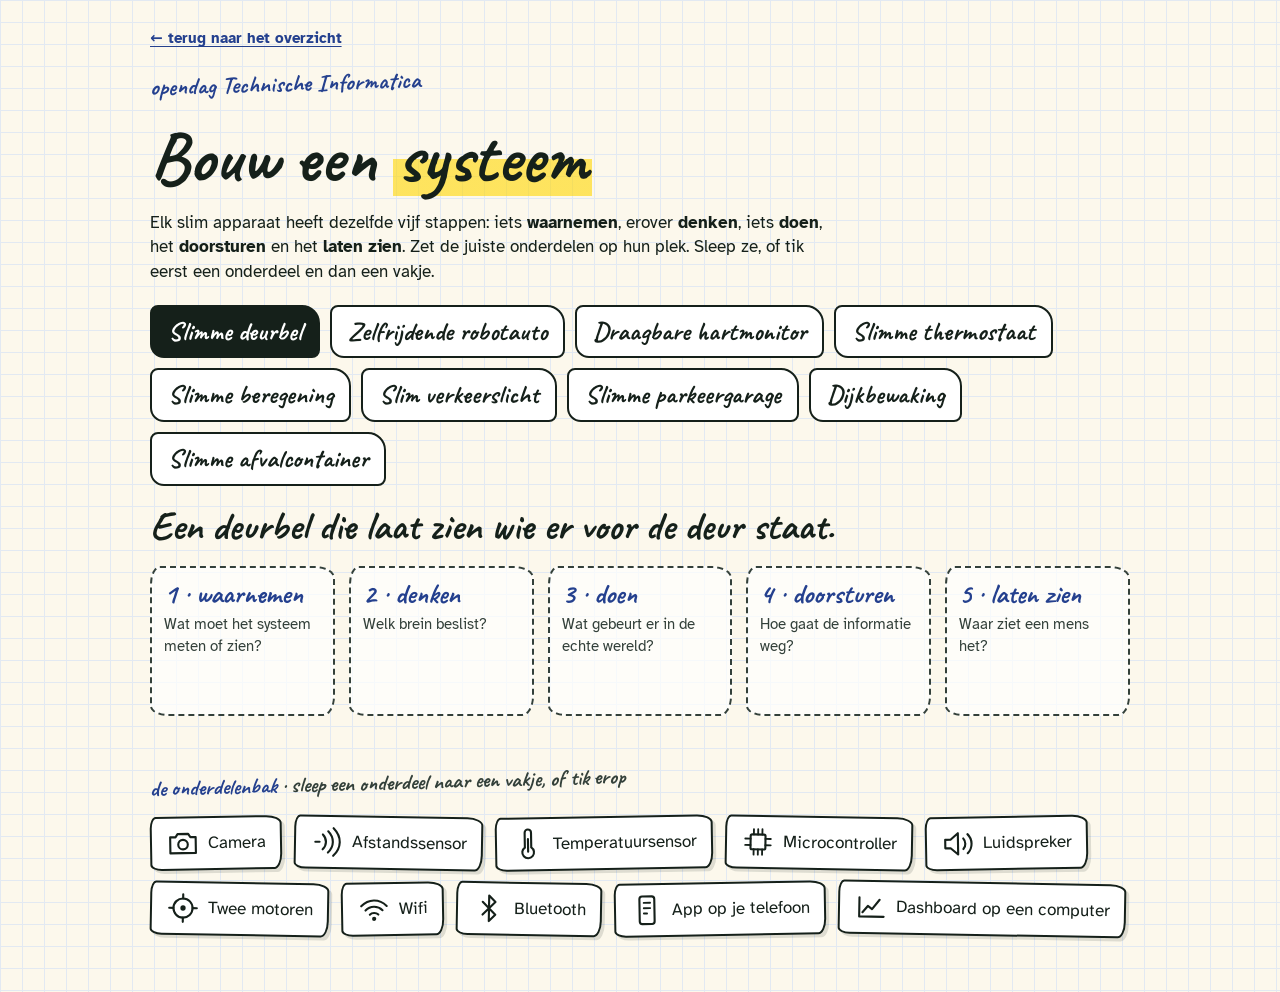
==== bouw-een-systeem.html @ f157b6bb "Commit files for openday version 1" ====
<!doctype html>
<html lang="nl">
<head>
<meta charset="utf-8">
<meta name="viewport" content="width=device-width,initial-scale=1,viewport-fit=cover">
<title>Bouw een systeem</title>
<link rel="stylesheet" href="fonts/fonts.css">
</head>
<body>
<style>
/* Layout: schriftblad. Boven een keten van 5 vakjes (waarnemen → denken → doen → verbinden → tonen), daaronder de onderdelenbak. Bewust één papieren look. */
:root{
  --paper:#FCF8EC; --grid:#E2E9F2; --ink:#15201A; --ink2:#33403A; --pen:#24408E; --red:#D23C3C;
  --ok:#12804A; --okbg:#D5F0DF; --note:#FFF6B8; --card:#FFFFFF; --mark:rgba(255,214,0,.6); --tape:rgba(233,215,150,.85);
  --hand:'Caveat','Segoe Print',cursive; --body:'Atkinson Hyperlegible','Segoe UI',system-ui,sans-serif;
  color-scheme: light;
}
body{background:var(--paper);background-image:linear-gradient(var(--grid) 1px,transparent 1px),linear-gradient(90deg,var(--grid) 1px,transparent 1px);background-size:22px 22px;color:var(--ink);font-family:var(--body);font-size:17px;line-height:1.45;padding-left:max(16px,env(safe-area-inset-left,0px));padding-right:max(16px,env(safe-area-inset-right,0px));padding-block:20px 48px}
.wrap{max-width:980px;margin:0 auto;display:flex;flex-direction:column;gap:20px}
.kick{font-family:var(--hand);font-weight:700;font-size:24px;color:var(--pen);transform:rotate(-1.5deg);transform-origin:left}
h1{margin:0;font-family:var(--hand);font-weight:700;font-size:clamp(46px,10vw,72px);line-height:.92;text-wrap:balance}
h2{margin:0;font-family:var(--hand);font-weight:700;font-size:clamp(30px,7vw,40px);line-height:1}
.hl{background:linear-gradient(transparent 52%,var(--mark) 52%,var(--mark) 92%,transparent 92%);padding:0 4px}
.tabs{display:flex;flex-wrap:wrap;gap:10px}
.tab{font:inherit;font-family:var(--hand);font-weight:700;font-size:26px;padding:6px 16px;min-height:46px;background:var(--card);color:var(--ink);border:2.5px solid var(--ink);border-radius:8px 18px 8px 14px;cursor:pointer}
.tab[aria-pressed="true"]{background:var(--ink);color:#fff}
.tab .done{color:var(--ok)}
.tab[aria-pressed="true"] .done{color:#9BE3B9}
.chain{display:grid;grid-template-columns:repeat(5,minmax(0,1fr));gap:14px;position:relative}
.slot{font:inherit;color:var(--ink);text-align:left;min-height:150px;background:rgba(255,255,255,.7);border:2.5px dashed var(--ink2);border-radius:10px 20px 12px 18px/18px 12px 20px 10px;padding:12px;display:flex;flex-direction:column;gap:6px;cursor:pointer;position:relative}
.slot.armed{border-color:var(--pen);background:#EEF3FB}
.slot.over{border-color:var(--pen);border-style:solid}
.slot.filled{border-style:solid;border-color:var(--ok);background:var(--okbg);cursor:default}
.slot.wrong{animation:shake .35s}
@keyframes shake{25%{transform:translateX(-6px)}75%{transform:translateX(6px)}}
.slot .step{font-family:var(--hand);font-weight:700;font-size:28px;line-height:1;color:var(--pen)}
.slot .ask{font-size:15px;color:var(--ink2)}
.slot .got{font-weight:700;font-size:15.5px;line-height:1.2;display:flex;gap:6px;align-items:center;min-width:0}
.slot .got span{min-width:0;overflow-wrap:anywhere;hyphens:manual}
.slot .why{font-size:14.5px;line-height:1.35}
.slot.pulse{box-shadow:0 0 0 4px var(--mark)}
.arrow{display:none}
.hint{min-height:28px;font-family:var(--hand);font-weight:700;font-size:26px;line-height:1.1;color:var(--red)}
.hint.good{color:var(--ok)}
.bin{display:flex;flex-direction:column;gap:10px}
.parts{display:flex;flex-wrap:wrap;gap:12px}
.part{font:inherit;color:var(--ink);background:var(--card);border:2.5px solid var(--ink);border-radius:6px 16px 8px 12px/12px 8px 16px 6px;padding:8px 14px;min-height:48px;display:flex;gap:8px;align-items:center;cursor:grab;box-shadow:3px 3px 0 rgba(21,32,26,.13);touch-action:manipulation}
.part:nth-child(odd){transform:rotate(-1deg)}
.part:nth-child(even){transform:rotate(1deg)}
.part[aria-pressed="true"]{background:var(--note);border-color:var(--pen);box-shadow:0 0 0 3px var(--pen)}
.part[disabled]{opacity:.35;cursor:default;box-shadow:none}
.part svg,.slot svg{flex-shrink:0}
button:focus-visible{outline:3px solid var(--pen);outline-offset:3px}
.win{position:relative;background:var(--note);padding:24px 20px 18px;transform:rotate(-.6deg);box-shadow:4px 5px 0 rgba(21,32,26,.13);display:flex;flex-direction:column;gap:10px}
.win::before{content:"";position:absolute;top:-11px;left:42%;width:80px;height:22px;background:var(--tape);transform:rotate(-3deg)}
.btn{font:inherit;font-family:var(--hand);font-weight:700;font-size:28px;color:#fff;background:var(--ink);border:none;border-radius:10px 22px 10px 18px;padding:8px 22px;min-height:48px;cursor:pointer;align-self:flex-start}
.small{font-size:14.5px;color:var(--ink2)}
.simbox{background:#FFFFFF;border:2.5px solid var(--ink);border-radius:8px 18px 10px 14px/14px 10px 18px 8px;padding:10px;display:flex;flex-direction:column;gap:6px}
.simbox canvas{display:block;max-width:100%}
.simcap{display:grid;font-family:var(--hand);font-weight:700;font-size:26px;line-height:1.1;color:var(--pen)}
.simcap span{grid-area:1/1;visibility:hidden}
.simcap span.on{visibility:visible}
.tirol{background:#FFFFFF;border:2.5px solid var(--ink);border-radius:10px 20px 8px 16px/16px 8px 20px 10px;padding:14px 16px;display:flex;flex-direction:column;gap:8px}
.tirol h3{margin:0;font-family:var(--hand);font-weight:700;font-size:30px;line-height:1}
.tirol ul{margin:0;padding-left:20px;display:flex;flex-direction:column;gap:4px}
.tirol .punch{font-family:var(--hand);font-weight:700;font-size:28px;line-height:1.1;color:var(--red)}
@media (max-width:720px){.niet{font-size:14px;padding:6px 10px}.nietbtn{font-size:14px}.puzzels summary{font-size:24px}.puzzels .leuk{font-size:21px}.simcap{font-size:20px}.tirol h3{font-size:26px}.tirol .punch{font-size:24px}}
.whybox{display:none}
.nietbtn{font-family:var(--body);font-size:15px;font-weight:700;color:var(--pen);background:none;border:none;text-decoration:underline;text-underline-offset:3px;padding:4px 4px;min-height:32px;cursor:pointer;vertical-align:middle}
.niet{font-size:15.5px;line-height:1.4;background:var(--card);border-left:4px solid var(--red);padding:8px 12px;max-width:70ch}
.puzzels{background:#FFFFFF;border:2.5px dashed var(--pen);border-radius:16px 8px 20px 10px/10px 20px 8px 16px;padding:10px 16px}
.puzzels summary{font-family:var(--hand);font-weight:700;font-size:28px;line-height:1.1;color:var(--pen);cursor:pointer;min-height:40px;display:flex;align-items:center;gap:8px;list-style:none}
.puzzels summary::-webkit-details-marker{display:none}
.puzzels summary::before{content:"+";display:inline-flex;align-items:center;justify-content:center;width:28px;height:28px;border:2.5px solid var(--pen);border-radius:50%;font-family:var(--body);font-size:18px;flex-shrink:0}
.puzzels[open] summary::before{content:"−"}
.puzzels ol{margin:8px 0 6px;padding-left:22px;display:flex;flex-direction:column;gap:8px}
.puzzels .leuk{font-family:var(--hand);font-weight:700;font-size:24px;line-height:1.1;color:var(--ok)}
[hidden]{display:none !important}
.finale{position:relative;background:var(--card);border:3.5px solid var(--ink);border-radius:12px 26px 10px 22px/22px 10px 26px 12px;padding:22px 20px 20px;box-shadow:5px 6px 0 rgba(21,32,26,.15);display:flex;flex-direction:column;gap:12px;transform:rotate(.4deg)}
.finale h2{font-size:clamp(36px,8vw,52px)}
.finale p{margin:0;max-width:62ch}
.stats{display:flex;flex-wrap:wrap;gap:12px}
.stats div{background:var(--note);padding:8px 14px 6px;display:flex;flex-direction:column;min-width:96px;transform:rotate(-1deg);box-shadow:2px 3px 0 rgba(21,32,26,.12)}
.stats div:nth-child(2){transform:rotate(1deg)}
.stats b{font-family:var(--hand);font-size:40px;line-height:1}
@media (max-width:720px){.stats{flex-wrap:nowrap;gap:8px}.stats div{min-width:0;flex:1;padding:6px 8px 4px}.stats b{font-size:32px}.stats span{font-size:12.5px}}
.stats span{font-size:14px;color:var(--ink2)}
.badgebox{display:flex;flex-wrap:wrap;gap:16px;align-items:flex-end}
.badgebox canvas{width:min(100%,360px);height:auto;border:2.5px solid var(--ink);border-radius:8px;box-shadow:4px 5px 0 rgba(21,32,26,.13);background:#FCF8EC}
.badgeform{display:flex;flex-direction:column;gap:10px;min-width:220px;flex:1}
.badgeform label{display:flex;flex-direction:column;gap:4px;font-weight:700;font-size:15px}
.badgeform input{font:inherit;font-size:18px;padding:8px 10px;min-height:44px;border:2.5px solid var(--ink);border-radius:6px 12px 8px 10px;background:#fff;color:var(--ink)}
.qrrow{display:flex;flex-wrap:wrap;gap:20px;align-items:center}
.qr{background:#fff;padding:10px;border:2.5px solid var(--ink);border-radius:8px;width:230px;flex-shrink:0;transform:rotate(-1.5deg)}
.qr svg{display:block;width:100%;height:auto}
.qrrow h3{margin:0 0 4px;font-family:var(--hand);font-weight:700;font-size:38px;line-height:1}
#badgeview{max-width:620px}
.tip-phone{display:none}
.tip-desk,.tip-phone{color:var(--ink2)}
.intro-short{display:none}
/* telefoon: compacte keten bovenaan, onderdelenbak vast onderin beeld */
@media (max-width:720px){
  body{padding-block:12px 0}
  .wrap{gap:12px}
  .kick{font-size:20px}
  h1{font-size:44px}
  h2{font-size:26px;line-height:1.05}
  .intro-long{display:none}
  .tip-desk{display:none}
  .tip-phone{display:inline}
  .intro-short{display:block;margin:0;font-size:15.5px}
  .tabs{flex-wrap:nowrap;overflow-x:auto;padding-bottom:6px;margin-inline:-4px;padding-inline:4px;scrollbar-width:thin}
  .tab{font-size:22px;white-space:nowrap;flex-shrink:0;min-height:44px;padding:4px 12px}
  .chain{grid-template-columns:repeat(5,minmax(0,1fr));gap:6px}
  .slot{min-height:104px;padding:6px 4px;align-items:center;text-align:center;gap:4px;border-width:2px}
  .slot .step{display:flex;flex-direction:column;align-items:center;font-size:15px;line-height:1;max-width:100%}
  .slot .step .sn{overflow-wrap:anywhere;hyphens:manual;max-width:100%}
  .slot .step .n{font-size:24px}
  .slot .step .sep{display:none}
  .slot .ask,.slot .why{display:none}
  .slot .got{flex-direction:column;gap:2px;font-size:11.5px;line-height:1.1}
  .slot .got svg{width:30px;height:30px}
  .whybox{display:block;background:var(--card);border:2px solid var(--ok);border-radius:8px 16px 10px 14px/14px 10px 16px 8px;padding:10px 12px;font-size:15px;line-height:1.35;min-height:44px}
  .whybox.ask{border-color:var(--pen);border-style:dashed}
  .bin{position:sticky;bottom:0;z-index:5;background:var(--paper);border-top:2.5px solid var(--ink);margin-inline:calc(-1 * max(16px,env(safe-area-inset-left,0px)));padding:8px max(16px,env(safe-area-inset-left,0px)) calc(10px + env(safe-area-inset-bottom,0px));gap:6px;box-shadow:0 -6px 14px rgba(21,32,26,.08)}
  .bin .kick{font-size:18px !important}
  .hint{font-size:21px;min-height:24px}
  .parts{flex-wrap:nowrap;overflow-x:auto;gap:8px;padding:4px 2px 6px;scroll-snap-type:x proximity}
  .part{flex-shrink:0;padding:6px 10px;font-size:15px;scroll-snap-align:start}
  .part svg{width:26px;height:26px}
  #win{padding-bottom:24px}
}
@media (prefers-reduced-motion:reduce){.slot.wrong{animation:none}}
</style>

<main class="wrap" lang="nl">
  <a href="./" style="font-family:var(--body);font-size:15px;font-weight:700;color:var(--pen);text-underline-offset:3px;align-self:flex-start">← terug naar het overzicht</a>
  <div class="kick">opendag Technische Informatica</div>
  <h1>Bouw een <span class="hl">systeem</span></h1>
  <p class="intro-short">Elk slim apparaat <b>neemt waar</b>, <b>denkt</b>, <b>doet</b> iets, <b>stuurt</b> het door en <b>laat het zien</b>. Tik een onderdeel onderin en dan het vakje waar het hoort.</p>
  <p class="intro-long" style="margin:0;max-width:62ch">Elk slim apparaat heeft dezelfde vijf stappen: iets <b>waarnemen</b>, erover <b>denken</b>, iets <b>doen</b>, het <b>doorsturen</b> en het <b>laten zien</b>. Zet de juiste onderdelen op hun plek. Sleep ze, of tik eerst een onderdeel en dan een vakje.</p>
  <div class="tabs" id="tabs" role="group" aria-label="kies een systeem"></div>
  <h2 id="goal"></h2>
  <div class="chain" id="chain"></div>
  <div class="whybox" id="whybox" aria-live="polite"></div>
  <div class="bin" id="bin">
    <div class="hint" id="hint" aria-live="polite"></div>
    <div class="niet" id="niet" hidden></div>
    <div class="kick" style="font-size:22px">de onderdelenbak <span class="tip-desk">· sleep een onderdeel naar een vakje, of tik erop</span><span class="tip-phone">· tik op een onderdeel en daarna op een vakje</span></div>
    <div class="parts" id="parts"></div>
  </div>
  <div id="win" hidden></div>
</main>
<main class="wrap" id="badgeview" lang="nl" hidden>
  <div class="kick">opendag Technische Informatica</div>
  <h1>Jouw <span class="hl">badge</span></h1>
  <p style="margin:0">Je bouwde alle negen slimme systemen in het spel <b>Bouw een systeem</b>. Zet je naam erop en bewaar hem.</p>
  <div id="badgeslot"></div>
  <p class="small" style="margin:0">Je naam wordt nergens opgeslagen of verstuurd. Hij staat alleen op de afbeelding die je zelf bewaart.</p>
</main>

<script>
/* qrcode-generator 1.4.4, MIT-licentie, Kazuhiko Arase */
var qrcode=function(){var t=function(t,r){var e=t,n=g[r],o=null,i=0,a=null,u=[],f={},c=function(t,r){o=function(t){for(var r=new Array(t),e=0;e<t;e+=1){r[e]=new Array(t);for(var n=0;n<t;n+=1)r[e][n]=null}return r}(i=4*e+17),l(0,0),l(i-7,0),l(0,i-7),s(),h(),d(t,r),e>=7&&v(t),null==a&&(a=p(e,n,u)),w(a,r)},l=function(t,r){for(var e=-1;e<=7;e+=1)if(!(t+e<=-1||i<=t+e))for(var n=-1;n<=7;n+=1)r+n<=-1||i<=r+n||(o[t+e][r+n]=0<=e&&e<=6&&(0==n||6==n)||0<=n&&n<=6&&(0==e||6==e)||2<=e&&e<=4&&2<=n&&n<=4)},h=function(){for(var t=8;t<i-8;t+=1)null==o[t][6]&&(o[t][6]=t%2==0);for(var r=8;r<i-8;r+=1)null==o[6][r]&&(o[6][r]=r%2==0)},s=function(){for(var t=B.getPatternPosition(e),r=0;r<t.length;r+=1)for(var n=0;n<t.length;n+=1){var i=t[r],a=t[n];if(null==o[i][a])for(var u=-2;u<=2;u+=1)for(var f=-2;f<=2;f+=1)o[i+u][a+f]=-2==u||2==u||-2==f||2==f||0==u&&0==f}},v=function(t){for(var r=B.getBCHTypeNumber(e),n=0;n<18;n+=1){var a=!t&&1==(r>>n&1);o[Math.floor(n/3)][n%3+i-8-3]=a}for(n=0;n<18;n+=1){a=!t&&1==(r>>n&1);o[n%3+i-8-3][Math.floor(n/3)]=a}},d=function(t,r){for(var e=n<<3|r,a=B.getBCHTypeInfo(e),u=0;u<15;u+=1){var f=!t&&1==(a>>u&1);u<6?o[u][8]=f:u<8?o[u+1][8]=f:o[i-15+u][8]=f}for(u=0;u<15;u+=1){f=!t&&1==(a>>u&1);u<8?o[8][i-u-1]=f:u<9?o[8][15-u-1+1]=f:o[8][15-u-1]=f}o[i-8][8]=!t},w=function(t,r){for(var e=-1,n=i-1,a=7,u=0,f=B.getMaskFunction(r),c=i-1;c>0;c-=2)for(6==c&&(c-=1);;){for(var g=0;g<2;g+=1)if(null==o[n][c-g]){var l=!1;u<t.length&&(l=1==(t[u]>>>a&1)),f(n,c-g)&&(l=!l),o[n][c-g]=l,-1==(a-=1)&&(u+=1,a=7)}if((n+=e)<0||i<=n){n-=e,e=-e;break}}},p=function(t,r,e){for(var n=A.getRSBlocks(t,r),o=b(),i=0;i<e.length;i+=1){var a=e[i];o.put(a.getMode(),4),o.put(a.getLength(),B.getLengthInBits(a.getMode(),t)),a.write(o)}var u=0;for(i=0;i<n.length;i+=1)u+=n[i].dataCount;if(o.getLengthInBits()>8*u)throw"code length overflow. ("+o.getLengthInBits()+">"+8*u+")";for(o.getLengthInBits()+4<=8*u&&o.put(0,4);o.getLengthInBits()%8!=0;)o.putBit(!1);for(;!(o.getLengthInBits()>=8*u||(o.put(236,8),o.getLengthInBits()>=8*u));)o.put(17,8);return function(t,r){for(var e=0,n=0,o=0,i=new Array(r.length),a=new Array(r.length),u=0;u<r.length;u+=1){var f=r[u].dataCount,c=r[u].totalCount-f;n=Math.max(n,f),o=Math.max(o,c),i[u]=new Array(f);for(var g=0;g<i[u].length;g+=1)i[u][g]=255&t.getBuffer()[g+e];e+=f;var l=B.getErrorCorrectPolynomial(c),h=k(i[u],l.getLength()-1).mod(l);for(a[u]=new Array(l.getLength()-1),g=0;g<a[u].length;g+=1){var s=g+h.getLength()-a[u].length;a[u][g]=s>=0?h.getAt(s):0}}var v=0;for(g=0;g<r.length;g+=1)v+=r[g].totalCount;var d=new Array(v),w=0;for(g=0;g<n;g+=1)for(u=0;u<r.length;u+=1)g<i[u].length&&(d[w]=i[u][g],w+=1);for(g=0;g<o;g+=1)for(u=0;u<r.length;u+=1)g<a[u].length&&(d[w]=a[u][g],w+=1);return d}(o,n)};f.addData=function(t,r){var e=null;switch(r=r||"Byte"){case"Numeric":e=M(t);break;case"Alphanumeric":e=x(t);break;case"Byte":e=m(t);break;case"Kanji":e=L(t);break;default:throw"mode:"+r}u.push(e),a=null},f.isDark=function(t,r){if(t<0||i<=t||r<0||i<=r)throw t+","+r;return o[t][r]},f.getModuleCount=function(){return i},f.make=function(){if(e<1){for(var t=1;t<40;t++){for(var r=A.getRSBlocks(t,n),o=b(),i=0;i<u.length;i++){var a=u[i];o.put(a.getMode(),4),o.put(a.getLength(),B.getLengthInBits(a.getMode(),t)),a.write(o)}var g=0;for(i=0;i<r.length;i++)g+=r[i].dataCount;if(o.getLengthInBits()<=8*g)break}e=t}c(!1,function(){for(var t=0,r=0,e=0;e<8;e+=1){c(!0,e);var n=B.getLostPoint(f);(0==e||t>n)&&(t=n,r=e)}return r}())},f.createTableTag=function(t,r){t=t||2;var e="";e+='<table style="',e+=" border-width: 0px; border-style: none;",e+=" border-collapse: collapse;",e+=" padding: 0px; margin: "+(r=void 0===r?4*t:r)+"px;",e+='">',e+="<tbody>";for(var n=0;n<f.getModuleCount();n+=1){e+="<tr>";for(var o=0;o<f.getModuleCount();o+=1)e+='<td style="',e+=" border-width: 0px; border-style: none;",e+=" border-collapse: collapse;",e+=" padding: 0px; margin: 0px;",e+=" width: "+t+"px;",e+=" height: "+t+"px;",e+=" background-color: ",e+=f.isDark(n,o)?"#000000":"#ffffff",e+=";",e+='"/>';e+="</tr>"}return e+="</tbody>",e+="</table>"},f.createSvgTag=function(t,r,e,n){var o={};"object"==typeof arguments[0]&&(t=(o=arguments[0]).cellSize,r=o.margin,e=o.alt,n=o.title),t=t||2,r=void 0===r?4*t:r,(e="string"==typeof e?{text:e}:e||{}).text=e.text||null,e.id=e.text?e.id||"qrcode-description":null,(n="string"==typeof n?{text:n}:n||{}).text=n.text||null,n.id=n.text?n.id||"qrcode-title":null;var i,a,u,c,g=f.getModuleCount()*t+2*r,l="";for(c="l"+t+",0 0,"+t+" -"+t+",0 0,-"+t+"z ",l+='<svg version="1.1" xmlns="http://www.w3.org/2000/svg"',l+=o.scalable?"":' width="'+g+'px" height="'+g+'px"',l+=' viewBox="0 0 '+g+" "+g+'" ',l+=' preserveAspectRatio="xMinYMin meet"',l+=n.text||e.text?' role="img" aria-labelledby="'+y([n.id,e.id].join(" ").trim())+'"':"",l+=">",l+=n.text?'<title id="'+y(n.id)+'">'+y(n.text)+"</title>":"",l+=e.text?'<description id="'+y(e.id)+'">'+y(e.text)+"</description>":"",l+='<rect width="100%" height="100%" fill="white" cx="0" cy="0"/>',l+='<path d="',a=0;a<f.getModuleCount();a+=1)for(u=a*t+r,i=0;i<f.getModuleCount();i+=1)f.isDark(a,i)&&(l+="M"+(i*t+r)+","+u+c);return l+='" stroke="transparent" fill="black"/>',l+="</svg>"},f.createDataURL=function(t,r){t=t||2,r=void 0===r?4*t:r;var e=f.getModuleCount()*t+2*r,n=r,o=e-r;return I(e,e,(function(r,e){if(n<=r&&r<o&&n<=e&&e<o){var i=Math.floor((r-n)/t),a=Math.floor((e-n)/t);return f.isDark(a,i)?0:1}return 1}))},f.createImgTag=function(t,r,e){t=t||2,r=void 0===r?4*t:r;var n=f.getModuleCount()*t+2*r,o="";return o+="<img",o+=' src="',o+=f.createDataURL(t,r),o+='"',o+=' width="',o+=n,o+='"',o+=' height="',o+=n,o+='"',e&&(o+=' alt="',o+=y(e),o+='"'),o+="/>"};var y=function(t){for(var r="",e=0;e<t.length;e+=1){var n=t.charAt(e);switch(n){case"<":r+="&lt;";break;case">":r+="&gt;";break;case"&":r+="&amp;";break;case'"':r+="&quot;";break;default:r+=n}}return r};return f.createASCII=function(t,r){if((t=t||1)<2)return function(t){t=void 0===t?2:t;var r,e,n,o,i,a=1*f.getModuleCount()+2*t,u=t,c=a-t,g={"██":"█","█ ":"▀"," █":"▄","  ":" "},l={"██":"▀","█ ":"▀"," █":" ","  ":" "},h="";for(r=0;r<a;r+=2){for(n=Math.floor((r-u)/1),o=Math.floor((r+1-u)/1),e=0;e<a;e+=1)i="█",u<=e&&e<c&&u<=r&&r<c&&f.isDark(n,Math.floor((e-u)/1))&&(i=" "),u<=e&&e<c&&u<=r+1&&r+1<c&&f.isDark(o,Math.floor((e-u)/1))?i+=" ":i+="█",h+=t<1&&r+1>=c?l[i]:g[i];h+="\n"}return a%2&&t>0?h.substring(0,h.length-a-1)+Array(a+1).join("▀"):h.substring(0,h.length-1)}(r);t-=1,r=void 0===r?2*t:r;var e,n,o,i,a=f.getModuleCount()*t+2*r,u=r,c=a-r,g=Array(t+1).join("██"),l=Array(t+1).join("  "),h="",s="";for(e=0;e<a;e+=1){for(o=Math.floor((e-u)/t),s="",n=0;n<a;n+=1)i=1,u<=n&&n<c&&u<=e&&e<c&&f.isDark(o,Math.floor((n-u)/t))&&(i=0),s+=i?g:l;for(o=0;o<t;o+=1)h+=s+"\n"}return h.substring(0,h.length-1)},f.renderTo2dContext=function(t,r){r=r||2;for(var e=f.getModuleCount(),n=0;n<e;n++)for(var o=0;o<e;o++)t.fillStyle=f.isDark(n,o)?"black":"white",t.fillRect(n*r,o*r,r,r)},f};t.stringToBytes=(t.stringToBytesFuncs={default:function(t){for(var r=[],e=0;e<t.length;e+=1){var n=t.charCodeAt(e);r.push(255&n)}return r}}).default,t.createStringToBytes=function(t,r){var e=function(){for(var e=S(t),n=function(){var t=e.read();if(-1==t)throw"eof";return t},o=0,i={};;){var a=e.read();if(-1==a)break;var u=n(),f=n()<<8|n();i[String.fromCharCode(a<<8|u)]=f,o+=1}if(o!=r)throw o+" != "+r;return i}(),n="?".charCodeAt(0);return function(t){for(var r=[],o=0;o<t.length;o+=1){var i=t.charCodeAt(o);if(i<128)r.push(i);else{var a=e[t.charAt(o)];"number"==typeof a?(255&a)==a?r.push(a):(r.push(a>>>8),r.push(255&a)):r.push(n)}}return r}};var r,e,n,o,i,a=1,u=2,f=4,c=8,g={L:1,M:0,Q:3,H:2},l=0,h=1,s=2,v=3,d=4,w=5,p=6,y=7,B=(r=[[],[6,18],[6,22],[6,26],[6,30],[6,34],[6,22,38],[6,24,42],[6,26,46],[6,28,50],[6,30,54],[6,32,58],[6,34,62],[6,26,46,66],[6,26,48,70],[6,26,50,74],[6,30,54,78],[6,30,56,82],[6,30,58,86],[6,34,62,90],[6,28,50,72,94],[6,26,50,74,98],[6,30,54,78,102],[6,28,54,80,106],[6,32,58,84,110],[6,30,58,86,114],[6,34,62,90,118],[6,26,50,74,98,122],[6,30,54,78,102,126],[6,26,52,78,104,130],[6,30,56,82,108,134],[6,34,60,86,112,138],[6,30,58,86,114,142],[6,34,62,90,118,146],[6,30,54,78,102,126,150],[6,24,50,76,102,128,154],[6,28,54,80,106,132,158],[6,32,58,84,110,136,162],[6,26,54,82,110,138,166],[6,30,58,86,114,142,170]],e=1335,n=7973,i=function(t){for(var r=0;0!=t;)r+=1,t>>>=1;return r},(o={}).getBCHTypeInfo=function(t){for(var r=t<<10;i(r)-i(e)>=0;)r^=e<<i(r)-i(e);return 21522^(t<<10|r)},o.getBCHTypeNumber=function(t){for(var r=t<<12;i(r)-i(n)>=0;)r^=n<<i(r)-i(n);return t<<12|r},o.getPatternPosition=function(t){return r[t-1]},o.getMaskFunction=function(t){switch(t){case l:return function(t,r){return(t+r)%2==0};case h:return function(t,r){return t%2==0};case s:return function(t,r){return r%3==0};case v:return function(t,r){return(t+r)%3==0};case d:return function(t,r){return(Math.floor(t/2)+Math.floor(r/3))%2==0};case w:return function(t,r){return t*r%2+t*r%3==0};case p:return function(t,r){return(t*r%2+t*r%3)%2==0};case y:return function(t,r){return(t*r%3+(t+r)%2)%2==0};default:throw"bad maskPattern:"+t}},o.getErrorCorrectPolynomial=function(t){for(var r=k([1],0),e=0;e<t;e+=1)r=r.multiply(k([1,C.gexp(e)],0));return r},o.getLengthInBits=function(t,r){if(1<=r&&r<10)switch(t){case a:return 10;case u:return 9;case f:case c:return 8;default:throw"mode:"+t}else if(r<27)switch(t){case a:return 12;case u:return 11;case f:return 16;case c:return 10;default:throw"mode:"+t}else{if(!(r<41))throw"type:"+r;switch(t){case a:return 14;case u:return 13;case f:return 16;case c:return 12;default:throw"mode:"+t}}},o.getLostPoint=function(t){for(var r=t.getModuleCount(),e=0,n=0;n<r;n+=1)for(var o=0;o<r;o+=1){for(var i=0,a=t.isDark(n,o),u=-1;u<=1;u+=1)if(!(n+u<0||r<=n+u))for(var f=-1;f<=1;f+=1)o+f<0||r<=o+f||0==u&&0==f||a==t.isDark(n+u,o+f)&&(i+=1);i>5&&(e+=3+i-5)}for(n=0;n<r-1;n+=1)for(o=0;o<r-1;o+=1){var c=0;t.isDark(n,o)&&(c+=1),t.isDark(n+1,o)&&(c+=1),t.isDark(n,o+1)&&(c+=1),t.isDark(n+1,o+1)&&(c+=1),0!=c&&4!=c||(e+=3)}for(n=0;n<r;n+=1)for(o=0;o<r-6;o+=1)t.isDark(n,o)&&!t.isDark(n,o+1)&&t.isDark(n,o+2)&&t.isDark(n,o+3)&&t.isDark(n,o+4)&&!t.isDark(n,o+5)&&t.isDark(n,o+6)&&(e+=40);for(o=0;o<r;o+=1)for(n=0;n<r-6;n+=1)t.isDark(n,o)&&!t.isDark(n+1,o)&&t.isDark(n+2,o)&&t.isDark(n+3,o)&&t.isDark(n+4,o)&&!t.isDark(n+5,o)&&t.isDark(n+6,o)&&(e+=40);var g=0;for(o=0;o<r;o+=1)for(n=0;n<r;n+=1)t.isDark(n,o)&&(g+=1);return e+=Math.abs(100*g/r/r-50)/5*10},o),C=function(){for(var t=new Array(256),r=new Array(256),e=0;e<8;e+=1)t[e]=1<<e;for(e=8;e<256;e+=1)t[e]=t[e-4]^t[e-5]^t[e-6]^t[e-8];for(e=0;e<255;e+=1)r[t[e]]=e;var n={glog:function(t){if(t<1)throw"glog("+t+")";return r[t]},gexp:function(r){for(;r<0;)r+=255;for(;r>=256;)r-=255;return t[r]}};return n}();function k(t,r){if(void 0===t.length)throw t.length+"/"+r;var e=function(){for(var e=0;e<t.length&&0==t[e];)e+=1;for(var n=new Array(t.length-e+r),o=0;o<t.length-e;o+=1)n[o]=t[o+e];return n}(),n={getAt:function(t){return e[t]},getLength:function(){return e.length},multiply:function(t){for(var r=new Array(n.getLength()+t.getLength()-1),e=0;e<n.getLength();e+=1)for(var o=0;o<t.getLength();o+=1)r[e+o]^=C.gexp(C.glog(n.getAt(e))+C.glog(t.getAt(o)));return k(r,0)},mod:function(t){if(n.getLength()-t.getLength()<0)return n;for(var r=C.glog(n.getAt(0))-C.glog(t.getAt(0)),e=new Array(n.getLength()),o=0;o<n.getLength();o+=1)e[o]=n.getAt(o);for(o=0;o<t.getLength();o+=1)e[o]^=C.gexp(C.glog(t.getAt(o))+r);return k(e,0).mod(t)}};return n}var A=function(){var t=[[1,26,19],[1,26,16],[1,26,13],[1,26,9],[1,44,34],[1,44,28],[1,44,22],[1,44,16],[1,70,55],[1,70,44],[2,35,17],[2,35,13],[1,100,80],[2,50,32],[2,50,24],[4,25,9],[1,134,108],[2,67,43],[2,33,15,2,34,16],[2,33,11,2,34,12],[2,86,68],[4,43,27],[4,43,19],[4,43,15],[2,98,78],[4,49,31],[2,32,14,4,33,15],[4,39,13,1,40,14],[2,121,97],[2,60,38,2,61,39],[4,40,18,2,41,19],[4,40,14,2,41,15],[2,146,116],[3,58,36,2,59,37],[4,36,16,4,37,17],[4,36,12,4,37,13],[2,86,68,2,87,69],[4,69,43,1,70,44],[6,43,19,2,44,20],[6,43,15,2,44,16],[4,101,81],[1,80,50,4,81,51],[4,50,22,4,51,23],[3,36,12,8,37,13],[2,116,92,2,117,93],[6,58,36,2,59,37],[4,46,20,6,47,21],[7,42,14,4,43,15],[4,133,107],[8,59,37,1,60,38],[8,44,20,4,45,21],[12,33,11,4,34,12],[3,145,115,1,146,116],[4,64,40,5,65,41],[11,36,16,5,37,17],[11,36,12,5,37,13],[5,109,87,1,110,88],[5,65,41,5,66,42],[5,54,24,7,55,25],[11,36,12,7,37,13],[5,122,98,1,123,99],[7,73,45,3,74,46],[15,43,19,2,44,20],[3,45,15,13,46,16],[1,135,107,5,136,108],[10,74,46,1,75,47],[1,50,22,15,51,23],[2,42,14,17,43,15],[5,150,120,1,151,121],[9,69,43,4,70,44],[17,50,22,1,51,23],[2,42,14,19,43,15],[3,141,113,4,142,114],[3,70,44,11,71,45],[17,47,21,4,48,22],[9,39,13,16,40,14],[3,135,107,5,136,108],[3,67,41,13,68,42],[15,54,24,5,55,25],[15,43,15,10,44,16],[4,144,116,4,145,117],[17,68,42],[17,50,22,6,51,23],[19,46,16,6,47,17],[2,139,111,7,140,112],[17,74,46],[7,54,24,16,55,25],[34,37,13],[4,151,121,5,152,122],[4,75,47,14,76,48],[11,54,24,14,55,25],[16,45,15,14,46,16],[6,147,117,4,148,118],[6,73,45,14,74,46],[11,54,24,16,55,25],[30,46,16,2,47,17],[8,132,106,4,133,107],[8,75,47,13,76,48],[7,54,24,22,55,25],[22,45,15,13,46,16],[10,142,114,2,143,115],[19,74,46,4,75,47],[28,50,22,6,51,23],[33,46,16,4,47,17],[8,152,122,4,153,123],[22,73,45,3,74,46],[8,53,23,26,54,24],[12,45,15,28,46,16],[3,147,117,10,148,118],[3,73,45,23,74,46],[4,54,24,31,55,25],[11,45,15,31,46,16],[7,146,116,7,147,117],[21,73,45,7,74,46],[1,53,23,37,54,24],[19,45,15,26,46,16],[5,145,115,10,146,116],[19,75,47,10,76,48],[15,54,24,25,55,25],[23,45,15,25,46,16],[13,145,115,3,146,116],[2,74,46,29,75,47],[42,54,24,1,55,25],[23,45,15,28,46,16],[17,145,115],[10,74,46,23,75,47],[10,54,24,35,55,25],[19,45,15,35,46,16],[17,145,115,1,146,116],[14,74,46,21,75,47],[29,54,24,19,55,25],[11,45,15,46,46,16],[13,145,115,6,146,116],[14,74,46,23,75,47],[44,54,24,7,55,25],[59,46,16,1,47,17],[12,151,121,7,152,122],[12,75,47,26,76,48],[39,54,24,14,55,25],[22,45,15,41,46,16],[6,151,121,14,152,122],[6,75,47,34,76,48],[46,54,24,10,55,25],[2,45,15,64,46,16],[17,152,122,4,153,123],[29,74,46,14,75,47],[49,54,24,10,55,25],[24,45,15,46,46,16],[4,152,122,18,153,123],[13,74,46,32,75,47],[48,54,24,14,55,25],[42,45,15,32,46,16],[20,147,117,4,148,118],[40,75,47,7,76,48],[43,54,24,22,55,25],[10,45,15,67,46,16],[19,148,118,6,149,119],[18,75,47,31,76,48],[34,54,24,34,55,25],[20,45,15,61,46,16]],r=function(t,r){var e={};return e.totalCount=t,e.dataCount=r,e},e={};return e.getRSBlocks=function(e,n){var o=function(r,e){switch(e){case g.L:return t[4*(r-1)+0];case g.M:return t[4*(r-1)+1];case g.Q:return t[4*(r-1)+2];case g.H:return t[4*(r-1)+3];default:return}}(e,n);if(void 0===o)throw"bad rs block @ typeNumber:"+e+"/errorCorrectionLevel:"+n;for(var i=o.length/3,a=[],u=0;u<i;u+=1)for(var f=o[3*u+0],c=o[3*u+1],l=o[3*u+2],h=0;h<f;h+=1)a.push(r(c,l));return a},e}(),b=function(){var t=[],r=0,e={getBuffer:function(){return t},getAt:function(r){var e=Math.floor(r/8);return 1==(t[e]>>>7-r%8&1)},put:function(t,r){for(var n=0;n<r;n+=1)e.putBit(1==(t>>>r-n-1&1))},getLengthInBits:function(){return r},putBit:function(e){var n=Math.floor(r/8);t.length<=n&&t.push(0),e&&(t[n]|=128>>>r%8),r+=1}};return e},M=function(t){var r=a,e=t,n={getMode:function(){return r},getLength:function(t){return e.length},write:function(t){for(var r=e,n=0;n+2<r.length;)t.put(o(r.substring(n,n+3)),10),n+=3;n<r.length&&(r.length-n==1?t.put(o(r.substring(n,n+1)),4):r.length-n==2&&t.put(o(r.substring(n,n+2)),7))}},o=function(t){for(var r=0,e=0;e<t.length;e+=1)r=10*r+i(t.charAt(e));return r},i=function(t){if("0"<=t&&t<="9")return t.charCodeAt(0)-"0".charCodeAt(0);throw"illegal char :"+t};return n},x=function(t){var r=u,e=t,n={getMode:function(){return r},getLength:function(t){return e.length},write:function(t){for(var r=e,n=0;n+1<r.length;)t.put(45*o(r.charAt(n))+o(r.charAt(n+1)),11),n+=2;n<r.length&&t.put(o(r.charAt(n)),6)}},o=function(t){if("0"<=t&&t<="9")return t.charCodeAt(0)-"0".charCodeAt(0);if("A"<=t&&t<="Z")return t.charCodeAt(0)-"A".charCodeAt(0)+10;switch(t){case" ":return 36;case"$":return 37;case"%":return 38;case"*":return 39;case"+":return 40;case"-":return 41;case".":return 42;case"/":return 43;case":":return 44;default:throw"illegal char :"+t}};return n},m=function(r){var e=f,n=t.stringToBytes(r),o={getMode:function(){return e},getLength:function(t){return n.length},write:function(t){for(var r=0;r<n.length;r+=1)t.put(n[r],8)}};return o},L=function(r){var e=c,n=t.stringToBytesFuncs.SJIS;if(!n)throw"sjis not supported.";!function(t,r){var e=n("友");if(2!=e.length||38726!=(e[0]<<8|e[1]))throw"sjis not supported."}();var o=n(r),i={getMode:function(){return e},getLength:function(t){return~~(o.length/2)},write:function(t){for(var r=o,e=0;e+1<r.length;){var n=(255&r[e])<<8|255&r[e+1];if(33088<=n&&n<=40956)n-=33088;else{if(!(57408<=n&&n<=60351))throw"illegal char at "+(e+1)+"/"+n;n-=49472}n=192*(n>>>8&255)+(255&n),t.put(n,13),e+=2}if(e<r.length)throw"illegal char at "+(e+1)}};return i},D=function(){var t=[],r={writeByte:function(r){t.push(255&r)},writeShort:function(t){r.writeByte(t),r.writeByte(t>>>8)},writeBytes:function(t,e,n){e=e||0,n=n||t.length;for(var o=0;o<n;o+=1)r.writeByte(t[o+e])},writeString:function(t){for(var e=0;e<t.length;e+=1)r.writeByte(t.charCodeAt(e))},toByteArray:function(){return t},toString:function(){var r="";r+="[";for(var e=0;e<t.length;e+=1)e>0&&(r+=","),r+=t[e];return r+="]"}};return r},S=function(t){var r=t,e=0,n=0,o=0,i={read:function(){for(;o<8;){if(e>=r.length){if(0==o)return-1;throw"unexpected end of file./"+o}var t=r.charAt(e);if(e+=1,"="==t)return o=0,-1;t.match(/^\s$/)||(n=n<<6|a(t.charCodeAt(0)),o+=6)}var i=n>>>o-8&255;return o-=8,i}},a=function(t){if(65<=t&&t<=90)return t-65;if(97<=t&&t<=122)return t-97+26;if(48<=t&&t<=57)return t-48+52;if(43==t)return 62;if(47==t)return 63;throw"c:"+t};return i},I=function(t,r,e){for(var n=function(t,r){var e=t,n=r,o=new Array(t*r),i={setPixel:function(t,r,n){o[r*e+t]=n},write:function(t){t.writeString("GIF87a"),t.writeShort(e),t.writeShort(n),t.writeByte(128),t.writeByte(0),t.writeByte(0),t.writeByte(0),t.writeByte(0),t.writeByte(0),t.writeByte(255),t.writeByte(255),t.writeByte(255),t.writeString(","),t.writeShort(0),t.writeShort(0),t.writeShort(e),t.writeShort(n),t.writeByte(0);var r=a(2);t.writeByte(2);for(var o=0;r.length-o>255;)t.writeByte(255),t.writeBytes(r,o,255),o+=255;t.writeByte(r.length-o),t.writeBytes(r,o,r.length-o),t.writeByte(0),t.writeString(";")}},a=function(t){for(var r=1<<t,e=1+(1<<t),n=t+1,i=u(),a=0;a<r;a+=1)i.add(String.fromCharCode(a));i.add(String.fromCharCode(r)),i.add(String.fromCharCode(e));var f,c,g,l=D(),h=(f=l,c=0,g=0,{write:function(t,r){if(t>>>r!=0)throw"length over";for(;c+r>=8;)f.writeByte(255&(t<<c|g)),r-=8-c,t>>>=8-c,g=0,c=0;g|=t<<c,c+=r},flush:function(){c>0&&f.writeByte(g)}});h.write(r,n);var s=0,v=String.fromCharCode(o[s]);for(s+=1;s<o.length;){var d=String.fromCharCode(o[s]);s+=1,i.contains(v+d)?v+=d:(h.write(i.indexOf(v),n),i.size()<4095&&(i.size()==1<<n&&(n+=1),i.add(v+d)),v=d)}return h.write(i.indexOf(v),n),h.write(e,n),h.flush(),l.toByteArray()},u=function(){var t={},r=0,e={add:function(n){if(e.contains(n))throw"dup key:"+n;t[n]=r,r+=1},size:function(){return r},indexOf:function(r){return t[r]},contains:function(r){return void 0!==t[r]}};return e};return i}(t,r),o=0;o<r;o+=1)for(var i=0;i<t;i+=1)n.setPixel(i,o,e(i,o));var a=D();n.write(a);for(var u=function(){var t=0,r=0,e=0,n="",o={},i=function(t){n+=String.fromCharCode(a(63&t))},a=function(t){if(t<0);else{if(t<26)return 65+t;if(t<52)return t-26+97;if(t<62)return t-52+48;if(62==t)return 43;if(63==t)return 47}throw"n:"+t};return o.writeByte=function(n){for(t=t<<8|255&n,r+=8,e+=1;r>=6;)i(t>>>r-6),r-=6},o.flush=function(){if(r>0&&(i(t<<6-r),t=0,r=0),e%3!=0)for(var o=3-e%3,a=0;a<o;a+=1)n+="="},o.toString=function(){return n},o}(),f=a.toByteArray(),c=0;c<f.length;c+=1)u.writeByte(f[c]);return u.flush(),"data:image/gif;base64,"+u};return t}();qrcode.stringToBytesFuncs["UTF-8"]=function(t){return function(t){for(var r=[],e=0;e<t.length;e++){var n=t.charCodeAt(e);n<128?r.push(n):n<2048?r.push(192|n>>6,128|63&n):n<55296||n>=57344?r.push(224|n>>12,128|n>>6&63,128|63&n):(e++,n=65536+((1023&n)<<10|1023&t.charCodeAt(e)),r.push(240|n>>18,128|n>>12&63,128|n>>6&63,128|63&n))}return r}(t)},function(t){"function"==typeof define&&define.amd?define([],t):"object"==typeof exports&&(module.exports=t())}((function(){return qrcode}));
</script>
<script>
const ICON={
 camera:'<path d="M8 20h10l4-6h20l4 6h10v30H8z" fill="none" stroke="currentColor" stroke-width="4" stroke-linejoin="round"/><circle cx="32" cy="34" r="9" fill="none" stroke="currentColor" stroke-width="4"/>',
 afstand:'<path d="M10 32h8M24 18c8 8 8 20 0 28M34 12c12 12 12 28 0 40M44 6c16 16 16 36 0 52" fill="none" stroke="currentColor" stroke-width="4" stroke-linecap="round"/>',
 hart:'<path d="M32 54C14 42 6 32 6 22c0-8 6-14 13-14 6 0 10 4 13 8 3-4 7-8 13-8 7 0 13 6 13 14 0 10-8 20-26 32z" fill="none" stroke="currentColor" stroke-width="4" stroke-linejoin="round"/><path d="M14 30h10l4-8 6 16 4-8h12" fill="none" stroke="currentColor" stroke-width="3.5" stroke-linecap="round" stroke-linejoin="round"/>',
 temp:'<path d="M26 10a6 6 0 0112 0v28a11 11 0 11-12 0z" fill="none" stroke="currentColor" stroke-width="4"/><path d="M32 22v24" stroke="currentColor" stroke-width="4" stroke-linecap="round"/>',
 chip:'<rect x="18" y="18" width="28" height="28" rx="3" fill="none" stroke="currentColor" stroke-width="4"/><path d="M24 18V8M32 18V8M40 18V8M24 46v10M32 46v10M40 46v10M18 26H8M18 38H8M46 26h10M46 38h10" stroke="currentColor" stroke-width="3.5" stroke-linecap="round"/>',
 laptop:'<rect x="12" y="12" width="40" height="28" rx="3" fill="none" stroke="currentColor" stroke-width="4"/><path d="M4 50h56l-4-8H8z" fill="none" stroke="currentColor" stroke-width="4" stroke-linejoin="round"/>',
 speaker:'<path d="M8 24h10l14-12v40L18 40H8z" fill="none" stroke="currentColor" stroke-width="4" stroke-linejoin="round"/><path d="M42 22c5 5 5 15 0 20M50 14c10 10 10 26 0 36" fill="none" stroke="currentColor" stroke-width="4" stroke-linecap="round"/>',
 motor:'<circle cx="32" cy="32" r="18" fill="none" stroke="currentColor" stroke-width="4"/><circle cx="32" cy="32" r="5" fill="currentColor"/><path d="M32 14v-8M50 32h8M32 50v8M14 32H6" stroke="currentColor" stroke-width="4" stroke-linecap="round"/>',
 tril:'<rect x="22" y="10" width="20" height="44" rx="6" fill="none" stroke="currentColor" stroke-width="4"/><path d="M12 22l-4 4 4 4-4 4 4 4M52 22l4 4-4 4 4 4-4 4" fill="none" stroke="currentColor" stroke-width="3.5" stroke-linecap="round" stroke-linejoin="round"/>',
 wifi:'<path d="M8 26c14-14 34-14 48 0M16 34c9-9 23-9 32 0M24 42c4-4 12-4 16 0" fill="none" stroke="currentColor" stroke-width="4" stroke-linecap="round"/><circle cx="32" cy="50" r="4" fill="currentColor"/>',
 bt:'<path d="M20 20l24 24-12 12V8l12 12-24 24" fill="none" stroke="currentColor" stroke-width="4" stroke-linecap="round" stroke-linejoin="round"/>',
 app:'<rect x="18" y="6" width="28" height="52" rx="5" fill="none" stroke="currentColor" stroke-width="4"/><path d="M26 18h12M26 28h12M26 38h6" stroke="currentColor" stroke-width="3.5" stroke-linecap="round"/>',
 dash:'<path d="M10 50V14M10 50h46" stroke="currentColor" stroke-width="4" stroke-linecap="round"/><path d="M16 42l10-12 8 6 14-18" fill="none" stroke="currentColor" stroke-width="4" stroke-linecap="round" stroke-linejoin="round"/>',
 led:'<path d="M22 30a10 10 0 0120 0v10H22z" fill="none" stroke="currentColor" stroke-width="4"/><path d="M28 40v14M36 40v14M32 8v6M14 16l4 4M50 16l-4 4" stroke="currentColor" stroke-width="4" stroke-linecap="round"/>',
 klep:'<path d="M6 32h18M40 32h18" stroke="currentColor" stroke-width="5" stroke-linecap="round"/><path d="M24 22l16 20M24 42l16-20" fill="none" stroke="currentColor" stroke-width="4" stroke-linejoin="round"/><path d="M24 22v20M40 22v20M32 32V12M24 12h16" fill="none" stroke="currentColor" stroke-width="4" stroke-linecap="round"/>',
 vocht:'<path d="M32 6C24 18 16 26 16 36a16 16 0 0032 0c0-10-8-18-16-30z" fill="none" stroke="currentColor" stroke-width="4" stroke-linejoin="round"/><path d="M24 38a8 8 0 008 8" fill="none" stroke="currentColor" stroke-width="3.5" stroke-linecap="round"/>',
 pomp:'<circle cx="26" cy="36" r="14" fill="none" stroke="currentColor" stroke-width="4"/><path d="M26 22V10h28M50 10v8M46 22l4 6 4-6" fill="none" stroke="currentColor" stroke-width="4" stroke-linecap="round" stroke-linejoin="round"/><path d="M20 36h12M26 30v12" stroke="currentColor" stroke-width="3.5" stroke-linecap="round"/>',
 lora:'<path d="M32 30v28M24 58h16" stroke="currentColor" stroke-width="4" stroke-linecap="round"/><circle cx="32" cy="24" r="4" fill="currentColor"/><path d="M20 12c-6 6-6 18 0 24M44 12c6 6 6 18 0 24M12 4c-11 11-11 29 0 40M52 4c11 11 11 29 0 40" fill="none" stroke="currentColor" stroke-width="3.5" stroke-linecap="round"/>',
 display:'<rect x="6" y="12" width="52" height="34" rx="3" fill="none" stroke="currentColor" stroke-width="4"/><path d="M16 22h14M16 30h22M16 38h10M32 46v10M22 56h20" stroke="currentColor" stroke-width="3.5" stroke-linecap="round"/>',
 peil:'<path d="M20 6v52M14 14h6M14 24h6M14 34h6M14 44h6" stroke="currentColor" stroke-width="4" stroke-linecap="round"/><path d="M28 40c4-4 8-4 12 0s8 4 12 0M28 50c4-4 8-4 12 0s8 4 12 0" fill="none" stroke="currentColor" stroke-width="3.5" stroke-linecap="round"/>',
 modem:'<rect x="10" y="28" width="44" height="22" rx="4" fill="none" stroke="currentColor" stroke-width="4"/><path d="M20 28V14M44 28V14M18 39h4M28 39h4" stroke="currentColor" stroke-width="4" stroke-linecap="round"/><text x="36" y="45" font-size="12" font-weight="700" fill="currentColor" font-family="sans-serif">4G</text>',
 kabel:'<rect x="20" y="6" width="24" height="20" rx="3" fill="none" stroke="currentColor" stroke-width="4"/><path d="M26 6v-0M28 12v6M32 12v6M36 12v6M32 26v8c0 10-20 6-20 16v8" fill="none" stroke="currentColor" stroke-width="4" stroke-linecap="round"/>'
};
const PART={
 camera:"Camera", afstand:"Afstands­sensor", hart:"Hartslag­sensor", temp:"Tempe­ratuur­sensor",
 chip:"Micro­controller", laptop:"Laptop", speaker:"Luid­spreker", motor:"Twee motoren", tril:"Tril­motortje",
 led:"Lampen", wifi:"Wifi", bt:"Bluetooth", app:"App op je telefoon", dash:"Dashboard op een computer",
 klep:"Verwarmings­klep", vocht:"Vocht­sensor", pomp:"Water­pompje", lora:"LoRa-zender (kilometers ver)", kabel:"Netwerk­kabel",
 display:"Groot display", peil:"Waterpeil­sensor", modem:"4G-modem"
};
const STEP=[["waar\u00adnemen","Wat moet het systeem meten of zien?"],["denken","Welk brein beslist?"],["doen","Wat gebeurt er in de echte wereld?"],["door\u00adsturen","Hoe gaat de informatie weg?"],["laten zien","Waar ziet een mens het?"]];
const SYS=[
 {id:"deurbel",naam:"Slimme deurbel",extra:["temp","afstand","motor","bt","dash"],doel:"Een deurbel die laat zien wie er voor de deur staat.",
  slots:[
   {ok:"camera",hint:"De deurbel moet kunnen zien wíé er staat.",why:"TI schrijft de code die het camerabeeld klein genoeg maakt om snel te versturen."},
   {ok:"chip",hint:"Het brein moet klein en zuinig zijn: het zit in een kastje bij de deur.",why:"Een microcontroller: een computertje van een paar euro. Programmeren in C leer je in jaar 1."},
   {ok:"speaker",hint:"Binnen moet iemand horen dat er gebeld wordt.",why:"TI laat de chip een geluid maken op het juiste moment, zonder vertraging."},
   {ok:"wifi",hint:"Het beeld moet naar je telefoon, ook als je niet thuis bent.",why:"Via wifi naar internet. TI zorgt dat dat veilig gebeurt, zodat niet iedereen kan meekijken."},
   {ok:"app",hint:"Je wilt op je telefoon zien wie er aanbelt.",why:"De app laat het beeld zien. TI verbindt het apparaat met de app."}]},
 {id:"robotauto",naam:"Zelfrijdende robotauto",extra:["camera","laptop","speaker","bt","app"],doel:"Een robotauto die zelf een parcours rijdt zonder ergens tegenaan te botsen.",
  slots:[
   {ok:"afstand",hint:"De auto moet weten hoe ver de muur nog is.",why:"TI leest de sensor tientallen keren per seconde uit en filtert ruis eruit."},
   {ok:"chip",hint:"Een laptop op een kleine robotauto is te zwaar en slurpt stroom.",why:"De microcontroller beslist: remmen, sturen of doorrijden. Dit bouwen eerstejaars in kwartiel 4."},
   {ok:"motor",hint:"De auto moet kunnen rijden en sturen.",why:"TI stuurt de motoren precies aan, zodat de auto rechtdoor rijdt én de bocht haalt."},
   {ok:"wifi",hint:"De metingen moeten naar een computer langs de baan.",why:"Via wifi stuurt de auto zijn metingen naar het team."},
   {ok:"dash",hint:"Het team wil grafieken zien om de auto te verbeteren.",why:"Op het dashboard zie je wat de auto 'zag'. Zo vind je waarom hij toch botste."}]},
 {id:"hartmonitor",naam:"Draagbare hartmonitor",extra:["temp","laptop","speaker","wifi","dash"],doel:"Een pleister-apparaatje dat dag en nacht het hart meet en waarschuwt als er iets mis is.",
  slots:[
   {ok:"hart",hint:"We willen het hart meten, niet de temperatuur.",why:"TI zet het zwakke elektrische signaal van het hart om in getallen."},
   {ok:"chip",hint:"Het moet klein zijn en wekenlang op een batterijtje werken.",why:"Een zuinige microcontroller. TI laat hem zo veel mogelijk slapen om stroom te sparen."},
   {ok:"tril",hint:"De drager moet het merken, ook in een drukke ruimte.",why:"Een trilling waarschuwt zonder dat de hele kamer het hoort."},
   {ok:"bt",hint:"Wifi kost te veel stroom voor zo'n klein apparaatje.",why:"Bluetooth is zuinig. Een TI-student studeerde hier echt op af, bij Diplora."},
   {ok:"app",hint:"De drager wil zijn hartslag op zijn eigen telefoon zien.",why:"De app laat de metingen zien en kan ze doorsturen naar de arts."}]},
 {id:"thermostaat",naam:"Slimme thermostaat",extra:["vocht","laptop","motor","lora","dash"],doel:"Een thermostaat die de kamer precies warm genoeg maakt en die je vanaf je telefoon bedient.",
  slots:[
   {ok:"temp",hint:"De thermostaat moet weten hoe warm het in de kamer is.",why:"TI leest de sensor elke paar seconden uit en middelt de metingen, zodat één tochtvlaag niets verpest."},
   {ok:"chip",hint:"Het brein zit in een klein kastje aan de muur.",why:"De microcontroller vergelijkt: 17 graden, maar je wilt 20. Dan moet de verwarming aan."},
   {ok:"klep",hint:"De kamer moet echt warmer worden: er moet warm water naar de radiator.",why:"TI stuurt de klep stap voor stap open, zodat het niet te warm wordt."},
   {ok:"wifi",hint:"Je wilt hem ook vanaf je bank of uit de trein bedienen.",why:"Via wifi naar internet. Ook hier geldt: goed beveiligen, anders zet een ander jouw verwarming hoog."},
   {ok:"app",hint:"Je wilt de temperatuur op je telefoon zien en instellen.",why:"In de app zie je de temperatuur en zet je hem hoger of lager."}]},
 {id:"beregening",naam:"Slimme beregening",doel:"Een systeem op een akker dat planten alleen water geeft als de grond te droog is.",extra:["temp","laptop","motor","wifi","app"],
  slots:[
   {ok:"vocht",hint:"Het gaat erom of de grond droog is, niet of het warm is.",why:"Een sensor in de grond. TI zet zijn signaal om in een percentage vocht."},
   {ok:"chip",hint:"Midden op een akker is geen stopcontact voor een laptop.",why:"Een zuinige microcontroller op een zonnepaneeltje. Hij slaapt bijna altijd en wordt alleen wakker om te meten."},
   {ok:"pomp",hint:"De planten hebben water nodig.",why:"De chip zet het pompje precies zo lang aan als nodig. Geen druppel te veel."},
   {ok:"lora",hint:"De boerderij is een kilometer verderop. Wifi komt daar niet.",why:"Wifi reikt een paar tientallen meters. LoRa haalt kilometers, met heel weinig stroom."},
   {ok:"dash",hint:"De boer wil voor alle akkers tegelijk zien hoe nat de grond is.",why:"Op het dashboard ziet de boer alle akkers. Ook dit soort sensornetwerken bouwen TI-studenten."}]},
 {id:"verkeerslicht",naam:"Slim verkeerslicht",doel:"Een verkeerslicht dat ziet hoeveel fietsers er wachten en ze sneller groen geeft.",extra:["afstand","laptop","speaker","wifi","app"],
  slots:[
   {ok:"camera",hint:"Het licht moet kunnen zien hoeveel fietsers er staan.",why:"TI telt de fietsers in het camerabeeld, ook in regen en in het donker."},
   {ok:"chip",hint:"Het brein zit in de kast naast de weg en moet altijd blijven werken.",why:"De microcontroller beslist wanneer het groen wordt. Een fout kan hier gevaarlijk zijn, dus testen is heel belangrijk."},
   {ok:"led",hint:"Fietsers moeten zien dat ze mogen rijden.",why:"TI zet de lampen in de goede volgorde aan: nooit groen voor twee richtingen tegelijk."},
   {ok:"kabel",hint:"Een verkeerslicht moet altijd verbonden zijn. Draadloos kan uitvallen.",why:"Een vaste kabel naar de verkeerscentrale: betrouwbaarder dan draadloos."},
   {ok:"dash",hint:"De verkeerscentrale wil alle kruispunten in de stad zien.",why:"In de centrale zie je hoeveel fietsers er per kruispunt wachten."}]},
 {id:"parkeergarage",naam:"Slimme parkeergarage",doel:"Een garage die per plek ziet of hij vrij is en bij de ingang laat zien hoeveel plekken er nog zijn.",extra:["temp","laptop","motor","wifi","app"],
  slots:[
   {ok:"afstand",hint:"Boven elke plek moet iets meten of er een auto onder staat.",why:"Een afstandssensor aan het plafond: is de afstand kort, dan staat er een auto."},
   {ok:"chip",hint:"Honderden plekken, dus het brein moet klein en goedkoop zijn.",why:"Eén microcontroller per rij plekken. TI zorgt dat ze samen één goed antwoord geven."},
   {ok:"led",hint:"Een automobilist wil van ver zien welke plek vrij is.",why:"Groen lampje: vrij. Rood: bezet. TI zet ze aan op basis van de metingen."},
   {ok:"kabel",hint:"In een betonnen garage werkt draadloos slecht.",why:"Een kabel door de hele garage. Betrouwbaar, ook tussen dikke betonnen muren."},
   {ok:"display",hint:"Bij de ingang moet iedereen het zien, ook zonder app.",why:"Het grote bord bij de ingang toont hoeveel plekken er nog vrij zijn."}]},
 {id:"dijk",naam:"Dijkbewaking",doel:"Een systeem dat het water bij een dijk bewaakt en alarm slaat als het te hoog komt.",extra:["temp","laptop","led","wifi","app"],
  slots:[
   {ok:"peil",hint:"Het gaat om hoe hoog het water staat.",why:"De sensor meet elke minuut de waterstand, tot op een centimeter."},
   {ok:"chip",hint:"Langs een dijk is geen stopcontact. Het brein moet zuinig zijn.",why:"Een zuinige microcontroller op een accu. Hij vergelijkt de waterstand met de veilige grens."},
   {ok:"speaker",hint:"Mensen in de buurt moeten direct gewaarschuwd worden.",why:"Een sirene. TI zorgt dat hij alleen afgaat bij echt gevaar, niet bij een golfje."},
   {ok:"lora",hint:"Het waterschap is kilometers verderop en er is geen wifi.",why:"LoRa stuurt de meting kilometers ver, met heel weinig stroom."},
   {ok:"dash",hint:"Het waterschap wil alle meetpunten langs de rivier tegelijk zien.",why:"Op het dashboard ziet het waterschap het water stijgen, nog voordat het gevaarlijk wordt."}]},
 {id:"container",naam:"Slimme afvalcontainer",doel:"Een container in de stad die meet hoe vol hij is, zodat de vuilniswagen alleen komt als het nodig is.",extra:["vocht","laptop","speaker","wifi","app"],
  slots:[
   {ok:"afstand",hint:"Van bovenaf meten hoe hoog het afval al ligt.",why:"De sensor meet van boven de afstand tot het afval. Hoe korter, hoe voller."},
   {ok:"chip",hint:"Het brein zit in de container en werkt jaren op een batterij.",why:"Een zuinige microcontroller die maar een paar keer per uur wakker wordt."},
   {ok:"motor",hint:"Er moet meer afval in passen voordat hij geleegd wordt.",why:"Een motor drukt het afval samen. Zo past er veel meer in."},
   {ok:"modem",hint:"Containers staan overal in de stad. Wifi is er niet overal.",why:"Via het 4G-netwerk, net als je telefoon: overal in de stad bereik."},
   {ok:"dash",hint:"De planner wil zien welke containers vol zijn.",why:"Het dashboard plant de slimste route langs alleen de volle containers. Waste Vision, waar een TI-student afstudeerde, werkt hieraan."}]}
];
const ORDER=["camera","afstand","hart","temp","vocht","peil","chip","laptop","speaker","motor","tril","led","klep","pomp","wifi","bt","lora","kabel","modem","app","dash","display"];
const CAT={camera:0,afstand:0,hart:0,temp:0,vocht:0,peil:0,chip:1,laptop:1,speaker:2,motor:2,tril:2,led:2,klep:2,pomp:2,wifi:3,bt:3,lora:3,kabel:3,modem:3,app:4,dash:4,display:4};
const NIET={
 deurbel:{temp:"Een temperatuursensor meet hoe warm het is. Daaraan zie je niet wie er voor de deur staat.",afstand:"Een afstandssensor merkt wel dát er iemand staat, maar niet wíé. Daarvoor heb je beeld nodig.",motor:"Een deurbel hoeft niets te bewegen. Binnen moet je vooral horen dat er gebeld wordt.",bt:"Bluetooth reikt maar een paar meter. Ben je niet thuis, dan krijg je niets binnen.",dash:"Een dashboard is voor grafieken op een computer. Wie er aanbelt wil je meteen op je telefoon zien, waar je ook bent."},
 robotauto:{camera:"Een camera kan ook, maar het beeld is veel rekenwerk voor een kleine chip. Voor 'hoe ver is de muur?' is een afstandssensor simpel en snel.",laptop:"Een laptop is te zwaar voor een kleine robotauto en zijn batterij is zo leeg.",speaker:"Een luidspreker maakt geluid, maar daarmee komt de auto niet vooruit.",bt:"Bluetooth reikt maar een paar meter. Langs een lange baan verlies je de verbinding.",app:"Op een telefoonschermpje zie je weinig. Om de auto te verbeteren wil het team grote grafieken op een computer."},
 hartmonitor:{temp:"De temperatuur zegt niets over een onregelmatige hartslag.",laptop:"Een laptop past niet op een pleister.",speaker:"Een piep hoort de hele kamer. Een trilling merkt alleen de drager.",wifi:"Wifi kost veel stroom. De batterij zou na een dag leeg zijn in plaats van na weken.",dash:"De drager loopt rond en heeft geen computer bij zich. Zijn telefoon wel."},
 thermostaat:{vocht:"Een vochtsensor meet hoe vochtig de lucht is, niet hoe warm.",laptop:"Een laptop die dag en nacht aan de muur hangt is duur en onhandig. Een chipje van een paar euro kan dit ook.",motor:"Motoren laten iets rijden of draaien. De radiator heeft warm water nodig: daar is een klep voor.",lora:"LoRa is voor kilometers ver. Thuis heb je al wifi en daarmee kom je via internet ook bij je telefoon.",dash:"Op de bank pak je even je telefoon. Je start daarvoor geen computer op."},
 beregening:{temp:"Ook als het warm is kan de grond nog nat zijn. Je meet wat de plant echt nodig heeft.",laptop:"Op een akker is geen stroom voor een laptop en in de regen gaat hij kapot.",motor:"Motoren laten iets rijden. Water verplaats je met een pomp.",wifi:"Wifi reikt een paar tientallen meters. De boerderij is een kilometer verderop.",app:"Een app kan ook, maar voor tientallen akkers tegelijk is een groot overzicht op een computer handiger."},
 verkeerslicht:{afstand:"Een afstandssensor ziet maar één punt. Om fietsers te tellen heb je beeld nodig.",laptop:"Een laptop in een kast langs de weg loopt vast of wordt te warm. Een microcontroller werkt jarenlang door.",speaker:"Een tikkend geluid helpt blinde voetgangers wel, maar iedereen moet vooral zien dat het groen is.",wifi:"Wifi kan wegvallen. Een verkeerslicht moet altijd verbonden blijven.",app:"De verkeerscentrale bekijkt de hele stad op grote schermen, niet op een telefoon."},
 parkeergarage:{temp:"De temperatuur verandert nauwelijks als er een auto staat.",laptop:"Een laptop voor elke rij plekken is veel te duur.",motor:"Er hoeft niets te bewegen. De automobilist moet iets kunnen zien.",wifi:"Tussen dikke betonnen muren komt wifi slecht door.",app:"Niet iedereen heeft de app. Een groot bord bij de ingang ziet iedereen."},
 dijk:{temp:"Warm of koud water maakt niet uit. Het gaat om hoe hoog het staat.",laptop:"Langs een dijk is geen stopcontact en een laptop kan niet tegen regen en wind.",led:"Een lampje zie je overdag en van ver slecht. Een sirene hoort iedereen.",wifi:"Langs een dijk is geen wifi en het waterschap zit kilometers verderop.",app:"Het waterschap wil alle meetpunten tegelijk zien op een groot scherm, niet op één telefoon."},
 container:{vocht:"Vocht zegt niet hoe vol de container is.",laptop:"Een laptop houdt het in een vuilcontainer geen dag uit.",speaker:"Geluid maakt geen ruimte. Het afval moet samengedrukt worden.",wifi:"Niet overal in de stad is wifi. Het 4G-netwerk wel.",app:"De planner maakt routes voor de hele stad. Dat doet hij op kantoor op een groot scherm."}
};
const PUZZEL={
 deurbel:["Het beeld moet binnen een seconde op je telefoon staan, ook via een traag thuisnetwerk.","Een kat of een voorbijganger is geen bezoeker. Hoe leer je de deurbel het verschil?","Niemand anders mag meekijken. Hoe beveilig je het beeld?"],
 robotauto:["Een zwarte muur kaatst het signaal anders terug dan een witte. Hoe voorkom je dat de auto toch botst?","De ene motor draait net iets sneller dan de andere. Hoe rijdt de auto dan toch rechtdoor?","Hoe hard kun je rijden en toch nog op tijd remmen?"],
 hartmonitor:["Lopen en sporten verstoren het signaal. Hoe zie je dan nog een echte hartslag?","Wekenlang werken op een batterijtje zo groot als een knoop.","Te vaak waarschuwen en de drager negeert het. Te weinig en je mist iets. Waar leg je de grens?"],
 thermostaat:["Zet je de klep te ver open, dan schiet de temperatuur door. Hoe kom je precies op 20 graden uit?","Leren wanneer jij thuiskomt, zodat het huis dan al warm is.","Wifi valt even weg. Het huis mag dan niet koud worden. Wat doet de chip zelf?"],
 beregening:["Jarenlang werken op een zonnepaneeltje, ook in de donkere winter.","Een LoRa-bericht is heel klein. Hoe pas je alles wat de boer wil weten in een paar bytes?","Morgen gaat het regenen. Geef je vandaag dan nog water?"],
 verkeerslicht:["Fietsers tellen in regen, mist en het donker.","Nooit twee richtingen tegelijk groen. Hoe toon je aan dat je code dat écht nooit doet?","Wat doet het licht als de camera kapotgaat of de stroom even wegvalt?"],
 parkeergarage:["Een busje is hoger dan een auto en een motor is kleiner. Meet de sensor dan nog goed?","Honderden sensoren op één kabel. Hoe voorkom je dat ze door elkaar praten?","Het bord moet kloppen, ook als er twee auto's tegelijk in- en uitrijden."],
 dijk:["Golven en wind laten het water op en neer gaan. Hoe zie je of het écht stijgt?","De sirene mag geen vals alarm geven, maar ook nooit een echt alarm missen.","Wat als de accu bijna leeg is of de zender uitvalt? Ook dat moet het waterschap weten."],
 container:["Een losse zak bovenop of een vogel op de sensor: dat is nog geen volle container.","Jarenlang op één batterij, terwijl hij ook moet meten, persen en zenden.","Duizenden containers die tegelijk een bericht sturen. Hoe houd je dat netwerk rustig?"]
};

/* ---------- eindstand, badge en kioskmodus ---------- */
const QS=new URLSearchParams(location.search);
const KIOSK=QS.has('kiosk');
const BADGE_BASE=QS.get('badge')||(/^https?:$/.test(location.protocol)?location.origin+location.pathname:'');
const MEELOOP='https://www.saxion.nl/opleidingen/voltijd/bachelor/technische-informatica';
let tStart=0, tEind=0, missers=0;
const alleKlaar=()=>state.every(st=>st.every(Boolean));
const mmss=s=>Math.floor(s/60)+':'+String(s%60).padStart(2,'0');
const vandaag=()=>{const d=new Date();return d.getFullYear()+String(d.getMonth()+1).padStart(2,'0')+String(d.getDate()).padStart(2,'0');};
const OPENDAG='20261107';
const MAAND=['januari','februari','maart','april','mei','juni','juli','augustus','september','oktober','november','december'];
const datumTekst=d=>(+d.slice(6,8))+' '+MAAND[+d.slice(4,6)-1]+' '+d.slice(0,4);
const BADGE_SYS=[['camera','Deurbel'],['motor','Robotauto'],['hart','Hartmonitor'],['temp','Thermostaat'],['pomp','Beregening'],['led','Verkeerslicht'],['display','Parkeergarage'],['peil','Dijkbewaking'],['modem','Container']];

function iconImg(k){return new Promise(r=>{const im=new Image();im.onload=()=>r(im);im.onerror=()=>r(null);
  im.src='data:image/svg+xml;charset=utf-8,'+encodeURIComponent(`<svg xmlns="http://www.w3.org/2000/svg" width="128" height="128" viewBox="0 0 64 64" color="#15201A" style="color:#15201A">${ICON[k]}</svg>`);});}
async function tekenBadge(cv,b){
  try{await Promise.all([document.fonts.load('700 60px Caveat'),document.fonts.load('700 40px "Atkinson Hyperlegible"'),document.fonts.load('400 30px "Atkinson Hyperlegible"')]);}catch(e){}
  const icons=await Promise.all(BADGE_SYS.map(([k])=>iconImg(k)));
  const W=1080,H=1350; cv.width=W; cv.height=H; const g=cv.getContext('2d');
  const hand=(sz,w=700)=>`${w} ${sz}px Caveat, "Segoe Print", cursive`, body=(sz,w=700)=>`${w} ${sz}px "Atkinson Hyperlegible", "Segoe UI", sans-serif`;
  g.fillStyle='#FCF8EC'; g.fillRect(0,0,W,H);
  g.strokeStyle='#E2E9F2'; g.lineWidth=2; for(let x=0;x<W;x+=36){g.beginPath();g.moveTo(x,0);g.lineTo(x,H);g.stroke();} for(let y=0;y<H;y+=36){g.beginPath();g.moveTo(0,y);g.lineTo(W,y);g.stroke();}
  g.strokeStyle='#15201A'; g.lineWidth=8; g.beginPath(); g.roundRect?g.roundRect(28,28,W-56,H-56,28):g.rect(28,28,W-56,H-56); g.stroke();
  g.textAlign='center'; g.textBaseline='alphabetic';
  g.save(); g.translate(W/2,128); g.rotate(-0.025); g.fillStyle='#24408E'; g.font=hand(48); g.fillText('opendag Technische Informatica · Saxion',0,0); g.restore();
  let tf=156; g.font=hand(tf); while(g.measureText('Systeembouwer').width>W-150&&tf>90){tf-=4; g.font=hand(tf);} const tw=g.measureText('Systeembouwer').width;
  g.fillStyle='rgba(255,214,0,.6)'; g.fillRect(W/2-tw/2-14,232,tw+28,60);
  g.fillStyle='#15201A'; g.fillText('Systeembouwer',W/2,280);
  const naam=(b.naam||'').trim();
  if(naam){ g.font=body(54); let fs=54; while(g.measureText(naam).width>W-160&&fs>28){fs-=2; g.font=body(fs);} g.fillText(naam,W/2,370); }
  g.font=body(34,400); g.fillStyle='#33403A'; g.fillText(naam?'bouwde alle negen slimme systemen':'alle negen slimme systemen gebouwd',W/2,naam?428:390);
  const tw2=280,th=200,gap=30,x0=(W-3*tw2-2*gap)/2,y0=476;
  BADGE_SYS.forEach(([k,n],i)=>{const x=x0+(i%3)*(tw2+gap), y=y0+Math.floor(i/3)*(th+gap);
    g.save(); g.translate(x+tw2/2,y+th/2); g.rotate([-0.02,0.015,-0.01,0.02,-0.015,0.01,-0.02,0.012,-0.008][i]);
    g.fillStyle='#FFFFFF'; g.strokeStyle='#12804A'; g.lineWidth=5; g.beginPath(); g.roundRect?g.roundRect(-tw2/2,-th/2,tw2,th,18):g.rect(-tw2/2,-th/2,tw2,th); g.fill(); g.stroke();
    if(icons[i]) g.drawImage(icons[i],-44,-th/2+22,88,88);
    g.fillStyle='#15201A'; g.font=hand(42); g.fillText(n,0,th/2-26);
    g.fillStyle='#12804A'; g.beginPath(); g.arc(tw2/2-30,-th/2+30,20,0,7); g.fill();
    g.strokeStyle='#FFFFFF'; g.lineWidth=5; g.lineCap='round'; g.lineJoin='round'; g.beginPath(); g.moveTo(tw2/2-40,-th/2+30); g.lineTo(tw2/2-32,-th/2+38); g.lineTo(tw2/2-19,-th/2+22); g.stroke();
    g.restore();});
  g.fillStyle='#15201A'; g.font=body(42); g.fillText(`45 onderdelen goed   ·   ${b.m} ${b.m===1?'misser':'missers'}`,W/2,1210);
  g.fillStyle='#33403A'; g.font=hand(40); g.fillText('opendag '+datumTekst(b.d)+' · TI test tot het werkt',W/2,1272);
}
function badgeBox(el,b){
  el.innerHTML=`<div class="badgebox"><canvas id="badgecv" role="img" aria-label="Badge Systeembouwer, opendag ${datumTekst(b.d)}, ${b.m} ${b.m===1?'misser':'missers'}"></canvas>
   <div class="badgeform"><label for="bnaam">Je naam op de badge (mag ook leeg)<input id="bnaam" maxlength="24" autocomplete="off"></label>
   <button class="btn" id="bsave">Bewaar je badge</button></div></div>`;
  const cv=$('badgecv'); let to=0;
  tekenBadge(cv,b);
  $('bnaam').oninput=()=>{clearTimeout(to); to=setTimeout(()=>tekenBadge(cv,{...b,naam:$('bnaam').value}),150);};
  $('bsave').onclick=async()=>{ await tekenBadge(cv,{...b,naam:$('bnaam').value});
    cv.toBlob(async blob=>{ const f=new File([blob],'badge-systeembouwer.png',{type:'image/png'});
      const dl=window.claude&&window.claude.use?await window.claude.use('downloads').catch(()=>null):null;
      if(dl){ try{ await dl.save({filename:'badge-systeembouwer.png',data:blob}); }catch(e){} return; }
      try{ if(navigator.canShare&&navigator.canShare({files:[f]})){ await navigator.share({files:[f],title:'Mijn badge Systeembouwer'}); return; } }catch(e){ if(e&&e.name==='AbortError') return; }
      const a=document.createElement('a'); a.href=URL.createObjectURL(blob); a.download=f.name; document.body.appendChild(a); a.click(); a.remove(); setTimeout(()=>URL.revokeObjectURL(a.href),4000); },'image/png'); };
}
function finaleHTML(){
  const b={m:missers,d:OPENDAG};
  const url=BADGE_BASE?BADGE_BASE+'#badge='+b.m:'';
  let badge='';
  if(KIOSK&&url){ const q=qrcode(0,'M'); q.addData(url); q.make();
    badge=`<div class="qrrow"><div class="qr">${q.createSvgTag({cellSize:4,margin:2,scalable:true})}</div><div style="flex:1;min-width:200px"><h3>Neem je badge mee</h3><p>Scan de code met je telefoon. Daar zet je je naam erop en bewaar je hem als afbeelding.</p></div></div>`; }
  else if(!KIOSK){ badge='<div id="badgeslot2"></div>'; }
  return {b,html:`<div class="finale" id="finale"><div class="kick">eindstand</div><h2>Alle negen systemen <span class="hl">werken!</span></h2>
   <p>Je deed negen keer wat een TI'er elke dag doet: een probleem opdelen in waarnemen, denken, doen, doorsturen en laten zien. En je bleef proberen tot het werkte.</p>
   <div class="stats"><div><b>45</b><span>onderdelen goed</span></div><div><b>${missers}</b><span>${missers===1?'misser':'missers'}</span></div></div>
   <div class="small">Missers horen erbij. Een TI'er test ook net zo lang tot het werkt.</div>
   ${badge}
   <p><b>Vond je dit leuk?</b> Dan past TI misschien bij je. Kom een dag meelopen: dan bouw je het echt, met studenten van nu.${KIOSK?' Vraag een student hoe je je aanmeldt.':` <a href="${MEELOOP}" target="_blank" rel="noopener">Meer over TI en de meeloopdag</a>`}</p>
   ${KIOSK?'<button class="btn" id="opnieuw">Klaar? Geef door aan de volgende speler</button>':''}</div>`};
}
/* kiosk: na 2 minuten niets doen begint het spel opnieuw voor de volgende bezoeker */
let idleTo=0;
function opnieuw(){ location.hash=''; location.reload(); }
function wekker(){ clearTimeout(idleTo); if(KIOSK&&(tStart||alleKlaar())) idleTo=setTimeout(opnieuw,120000); }
if(KIOSK){ ['pointerdown','keydown'].forEach(e=>addEventListener(e,wekker,{passive:true})); addEventListener('contextmenu',e=>e.preventDefault()); }

const plain=x=>x.replace(/\u00ad/g,'');
function nietTekst(k,i){
  const sys=SYS[cur], naam=plain(PART[k]), ww=(k==='motor'||k==='led')?'horen':'hoort';
  const eigen=sys.slots.findIndex(s=>s.ok===k);
  if(eigen>=0) return `${naam} ${ww} wel in dit systeem, maar bij stap ${eigen+1}: ${plain(STEP[eigen][0])}.`;
  let t=NIET[sys.id][k]||'';
  if(CAT[k]!==i) t=`${naam} ${ww} bij stap ${CAT[k]+1} (${plain(STEP[CAT[k]][0])}), niet bij stap ${i+1} (${plain(STEP[i][0])}). `+t;
  return t.trim();
}
function wisNiet(){ const n=$('niet'); n.hidden=true; n.textContent=''; }
let lastWhy='', cur=0, picked=null, state=SYS.map(()=>Array(5).fill(null));
const $=id=>document.getElementById(id);
const svg=(k,s=34)=>`<svg width="${s}" height="${s}" viewBox="0 0 64 64" aria-hidden="true">${ICON[k]}</svg>`;

function render(){
  const sys=SYS[cur], st=state[cur];
  $('tabs').innerHTML=SYS.map((s,i)=>`<button class="tab" data-i="${i}" aria-pressed="${i===cur}">${s.naam}${state[i].every(Boolean)?' <span class="done">✓</span>':''}</button>`).join('');
  $('tabs').querySelectorAll('.tab').forEach(b=>b.onclick=()=>{cur=+b.dataset.i;picked=null;lastWhy='';$('hint').textContent='';wisNiet();render();});
  $('goal').textContent=sys.doel;
  $('chain').innerHTML=sys.slots.map((sl,i)=>{
    const f=st[i];
    return `<button class="slot${f?' filled':''}${picked&&!f?' armed':''}" data-i="${i}" ${f?'aria-disabled="true"':''}>
      <span class="step"><span class="n">${i+1}</span><span class="sep"> · </span><span class="sn">${STEP[i][0]}</span></span>
      ${f?`<span class="got">${svg(f,26)}<span>${PART[f]}</span></span><span class="why">${sl.why}</span>`:`<span class="ask">${STEP[i][1]}</span>`}
    </button>`;}).join('');
  $('chain').querySelectorAll('.slot').forEach(el=>{
    const i=+el.dataset.i;
    el.onclick=()=>{ if(picked) place(picked,i); };
    el.ondragover=e=>{ if(!st[i]){e.preventDefault(); el.classList.add('over');} };
    el.ondragleave=()=>el.classList.remove('over');
    el.ondrop=e=>{ e.preventDefault(); el.classList.remove('over'); const k=e.dataTransfer.getData('text/plain'); if(k) place(k,i); };
  });
  const used=new Set(st.filter(Boolean));
  const pool=ORDER.filter(k=>sys.slots.some(s=>s.ok===k)||sys.extra.includes(k));
  $('parts').innerHTML=pool.map(k=>`<button class="part" draggable="${!used.has(k)}" data-k="${k}" aria-pressed="${picked===k}" ${used.has(k)?'disabled':''}>${svg(k)}${PART[k]}</button>`).join('');
  $('parts').querySelectorAll('.part').forEach(b=>{
    b.onclick=()=>{ picked = picked===b.dataset.k?null:b.dataset.k; wisNiet(); render(); };
    b.ondragstart=e=>{ e.dataTransfer.setData('text/plain',b.dataset.k); };
  });
  const wb=$('whybox');
  if(picked){ wb.className='whybox ask'; wb.textContent='Waar hoort '+PART[picked].replace(/\u00ad/g,'').toLowerCase()+'? Tik op een vakje hierboven.'; }
  else if(lastWhy){ wb.className='whybox'; wb.textContent=lastWhy; }
  else { wb.className='whybox ask'; wb.textContent='Begin bij 1: wat moet het systeem waarnemen? Kies onderin een onderdeel.'; }
  const done=st.every(Boolean);
  $('bin').hidden=done;
  if(done) win(); else { $('win').hidden=true; stopSim(); }
}
function place(k,i){
  const sys=SYS[cur], st=state[cur], sl=sys.slots[i];
  if(st[i]) return;
  if(!tStart) tStart=Date.now();
  if(k===sl.ok){
    st[i]=k; if(alleKlaar()&&!tEind) tEind=Date.now(); picked=null; wisNiet(); lastWhy=(i+1)+' · '+PART[k].replace(/\u00ad/g,'')+': '+sl.why;
    $('hint').className='hint good';
    $('hint').textContent=st.every(Boolean)?'Het werkt!':'Goed zo. '+(5-st.filter(Boolean).length)+' te gaan.';
    render();
  } else {
    missers++;
    $('hint').className='hint';
    $('hint').innerHTML=PART[k]+'? Bijna. '+sl.hint+' <button class="nietbtn" id="nietbtn" aria-expanded="false" aria-controls="niet">waarom niet?</button>';
    wisNiet(); const uitleg=nietTekst(k,i);
    $('nietbtn').onclick=()=>{ const n=$('niet'), open=n.hidden; n.textContent=uitleg; n.hidden=!open; $('nietbtn').setAttribute('aria-expanded',String(open)); };
    const el=$('chain').querySelector(`.slot[data-i="${i}"]`);
    el.classList.remove('wrong'); void el.offsetWidth; el.classList.add('wrong');
  }
}
function win(){
  const sys=SYS[cur], next=SYS.findIndex((s,i)=>!state[i].every(Boolean));
  $('win').hidden=false;
  const fin=alleKlaar()?finaleHTML():null;
  $('win').innerHTML=(fin?fin.html:'')+`<div class="win"><h2>Je ${sys.naam.toLowerCase()} werkt!</h2>
   <div class="simbox"><canvas id="sim" role="img" aria-label="Animatie: de ${sys.naam.toLowerCase()} in werking"></canvas><div class="simcap" id="simcap"></div></div>
   <div class="tirol"><h3>Wat doet een TI'er hier?</h3>
    <div>${ROL[sys.id]}</div>
    <ul><li>Je <b>programmeert de chip</b> die alles aanstuurt, in C en C++.</li><li>Je laat sensor, chip, motor en app <b>met elkaar praten</b>.</li><li>Je zorgt dat het <b>betrouwbaar, zuinig en veilig</b> werkt, ook als er iets misgaat.</li></ul>
    <div class="punch">Losse onderdelen kan iedereen kopen. Er een werkend systeem van maken: dat leer je bij TI.</div></div>
   <details class="puzzels"><summary>De puzzels die een TI'er hier oplost</summary>
    <ol>${PUZZEL[sys.id].map(p=>'<li>'+p+'</li>').join('')}</ol>
    <div class="leuk">Er is nooit één goed antwoord. Je bedenkt iets, test het en ziet meteen of het werkt. Dát maakt het vak leuk.</div></details>
   ${next>=0?`<button class="btn" id="nx">Volgende: ${SYS[next].naam} →</button>`:`<div>Vraag een student welk systeem zíj het leukst vonden om te maken.</div>`}
   <div class="small">Er bleven onderdelen over. Die horen bij de andere systemen in dit spel.</div></div>`;
  const nx=$('nx'); if(nx) nx.onclick=()=>{if(next<0)return;cur=next;picked=null;lastWhy='';$('hint').textContent='';wisNiet();render();window.scrollTo(0,0);};
  if(fin){ const s2=$('badgeslot2'); if(s2) badgeBox(s2,fin.b); const o=$('opnieuw'); if(o) o.onclick=opnieuw; }
  startSim(sys.id);
  if(matchMedia('(max-width:720px)').matches) setTimeout(()=>$('win').scrollIntoView({behavior:REDUCED?'auto':'smooth',block:'start'}),120);
}

/* ---------- simulatie: het gebouwde systeem in werking ---------- */
let simRaf=0;
const REDUCED=matchMedia('(prefers-reduced-motion: reduce)').matches;
const INK='#15201A', PEN='#24408E', RED='#D23C3C', OK='#12804A', ORA='#C46A00';
function stopSim(){ cancelAnimationFrame(simRaf); simRaf=0; }
function startSim(id){
  stopSim();
  const cv=$('sim'); if(!cv) return;
  const CW=cv.parentElement.clientWidth;
  /* op smalle schermen tekenen we op een vaste 560 breed en schalen we het geheel, zodat niets over elkaar valt */
  const W=Math.max(560,CW), H=CW<560?330:Math.round(Math.min(300,Math.max(220,CW*0.42)));
  const s=CW/W, CH=Math.round(H*s);
  const dpr=window.devicePixelRatio||1;
  cv.width=Math.round(CW*dpr); cv.height=Math.round(CH*dpr); cv.style.width=CW+'px'; cv.style.height=CH+'px';
  const g=cv.getContext('2d'); g.setTransform(dpr*s,0,0,dpr*s,0,0);
  const draw=SIM[id]; const t0=performance.now();
  $('simcap').innerHTML=CAP[id].map((c,j)=>'<span>'+(j+1)+' · '+STEP[j][0].replace(/\u00ad/g,'')+': '+c+'</span>').join('');
  const capEls=[...$('simcap').children];
  const slots=[...$('chain').querySelectorAll('.slot')];
  const frame=now=>{
    const t=REDUCED?5.2:((now-t0)/1000)%7;
    g.clearRect(0,0,W,H);
    const step=draw(g,W,H,t);
    slots.forEach((s,j)=>s.classList.toggle('pulse',j===step));
    capEls.forEach((el,j)=>el.classList.toggle('on',j===step));
    if(!REDUCED) simRaf=requestAnimationFrame(frame);
  };
  simRaf=requestAnimationFrame(frame);
}
const ROL={
 deurbel:"Zonder software is dit een kastje met een camera en een knop. Pas de code maakt er een deurbel van die snapt dat er iemand staat en jou meteen een beeld stuurt.",
 robotauto:"De motoren en de sensor doen niets uit zichzelf. Jouw code beslist tientallen keren per seconde: doorrijden, remmen of sturen.",
 hartmonitor:"Hier mag niets misgaan. De software moet een echte hartritmestoornis herkennen, weken op één batterij werken en alleen waarschuwen als het nodig is.",
 thermostaat:"Een sensor en een klep zijn simpel. De slimheid zit in de code: precies op tijd warm, niet te heet en bedienbaar vanaf je telefoon.",
 beregening:"Midden op een akker, zonder stopcontact of wifi. De software moet zuinig zijn, betrouwbaar meten en kilometers ver kunnen zenden.",
 verkeerslicht:"Een fout kan hier een ongeluk veroorzaken. De software moet altijd veilig schakelen en goed getest zijn.",
 parkeergarage:"Honderden sensoren en lampjes moeten samen één juist getal opleveren. Dat samenwerken regel je in software.",
 dijk:"Een vals alarm is lastig, een gemist alarm is gevaarlijk. De software moet echt gevaar onderscheiden van een golfje.",
 container:"Duizenden containers in een stad, die jarenlang op een batterij werken. De software bepaalt wanneer ze meten, persen en melden."
};
const CAP={
 deurbel:["de camera ziet dat er iemand voor de deur staat","de microcontroller herkent: er wordt aangebeld","de luidspreker laat binnen de bel horen","het beeld gaat via wifi naar internet","op je telefoon zie je wie er staat"],
 robotauto:["de afstandssensor meet hoe ver de muur is","de microcontroller besluit: remmen en draaien","de motoren sturen de auto de bocht om","de metingen gaan via wifi naar het team","op het dashboard zie je de afstand per seconde"],
 hartmonitor:["de sensor meet elke hartslag","de microcontroller ziet een onregelmatige slag","het trilmotortje waarschuwt de drager","Bluetooth stuurt de meting zuinig door","de app toont de hartslag en de waarschuwing"],
 thermostaat:["de sensor meet 17 graden: te koud","de microcontroller besluit: verwarming aan","de klep gaat open, de radiator wordt warm","wifi stuurt de temperatuur naar internet","de app laat zien: bijna 20 graden"],
 beregening:["de sensor meet: de grond is te droog","de microcontroller besluit: water geven","het pompje geeft de plant water","LoRa stuurt de meting kilometers ver","de boer ziet op het dashboard hoe nat elke akker is"],
 parkeergarage:["de sensoren zien welke plekken bezet zijn","de microcontroller telt de vrije plekken","de lampjes boven de plekken worden rood of groen","de kabel stuurt de telling naar de ingang","het bord bij de ingang toont: nog zoveel vrij"],
 dijk:["de sensor meet: het water stijgt","de microcontroller ziet: boven de veilige grens","de sirene waarschuwt de buurt","LoRa stuurt de meting naar het waterschap","het waterschap ziet het water stijgen op het dashboard"],
 container:["de sensor meet hoe vol de container is","de microcontroller besluit: samendrukken","de motor drukt het afval samen","het 4G-modem meldt: bijna vol","de planner ziet welke containers geleegd moeten worden"],
 verkeerslicht:["de camera telt de wachtende fietsers","de microcontroller besluit: eerder groen","de lampen springen op groen","de kabel stuurt het naar de centrale","de centrale ziet hoeveel fietsers er per kruispunt waren"]
};
function ln(g,pts,c=INK,w=3,dash){g.beginPath();g.setLineDash(dash||[]);g.strokeStyle=c;g.lineWidth=w;g.lineCap='round';g.lineJoin='round';pts.forEach((p,i)=>i?g.lineTo(p[0],p[1]):g.moveTo(p[0],p[1]));g.stroke();g.setLineDash([]);}
function box(g,x,y,w,h,c=INK,fill='#FFFFFF',lw=3){g.fillStyle=fill;g.strokeStyle=c;g.lineWidth=lw;g.beginPath();g.roundRect?g.roundRect(x,y,w,h,6):g.rect(x,y,w,h);g.fill();g.stroke();}
function txt(g,s,x,y,c=INK,size=18,align='center'){g.fillStyle=c;g.font=`700 ${size}px Caveat, "Segoe Print", cursive`;g.textAlign=align;g.fillText(s,x,y);}
function arcs(g,x,y,n,r0,dr,a0,a1,c,alpha){for(let i=0;i<n;i++){g.globalAlpha=Math.max(0,alpha-i*0.25);g.beginPath();g.strokeStyle=c;g.lineWidth=3;g.arc(x,y,r0+i*dr,a0,a1);g.stroke();}g.globalAlpha=1;}
function phone(g,x,y,w,h,shake=0){const dx=shake?Math.sin(performance.now()/25)*shake:0;box(g,x+dx,y,w,h,INK,'#FFFFFF',3);ln(g,[[x+dx+w*0.35,y+h-8],[x+dx+w*0.65,y+h-8]],INK,2);return x+dx;}
function chip(g,x,y,s,on){box(g,x,y,s,s,OK,on?'#D5F0DF':'#FFFFFF',3);for(let i=1;i<4;i++){const o=s*i/4;ln(g,[[x+o,y],[x+o,y-7]],OK,2);ln(g,[[x+o,y+s],[x+o,y+s+7]],OK,2);ln(g,[[x,y+o],[x-7,y+o]],OK,2);ln(g,[[x+s,y+o],[x+s+7,y+o]],OK,2);}}
const clamp=(v,a,b)=>Math.max(a,Math.min(b,v));

const SIM={
 deurbel(g,W,H,t){
  const gy=H-40, door=W*0.30;
  ln(g,[[10,gy],[W-10,gy]],INK,2);
  box(g,door,gy-150,70,150,INK,'#FCE5C4',3);           // deur
  const px=clamp(20+t*70,20,door-40);                  // persoon loopt naar de deur
  g.beginPath();g.arc(px,gy-92,11,0,7);g.strokeStyle=INK;g.lineWidth=3;g.stroke();
  const leg=Math.sin(t*9)*(px<door-41?8:0);
  ln(g,[[px,gy-81],[px,gy-45]]);ln(g,[[px,gy-45],[px-8+leg,gy]]);ln(g,[[px,gy-45],[px+8-leg,gy]]);ln(g,[[px,gy-70],[px+16,gy-58]]);
  box(g,door-22,gy-120,18,14,PEN,'#FFFFFF',2.5);       // camera
  let step=-1;
  if(t>1.6){step=0; g.globalAlpha=.25;g.fillStyle=PEN;g.beginPath();g.moveTo(door-22,gy-113);g.lineTo(px-20,gy-130);g.lineTo(px-20,gy-30);g.closePath();g.fill();g.globalAlpha=1;}
  const cx=door+120, cy=gy-120; chip(g,cx,cy,44,t>2.4); txt(g,'chip',cx+22,cy+66,OK,18);
  if(t>2.4) step=1;
  ln(g,[[door-4,gy-113],[cx-8,cy+22]],t>2.4?OK:'#9AA6B2',2.5,[6,6]);
  const sx=door+215, sy=gy-130;                        // luidspreker
  ln(g,[[sx,sy+12],[sx+12,sy+12],[sx+26,sy],[sx+26,sy+44],[sx+12,sy+32],[sx,sy+32],[sx,sy+12]],ORA,3);
  if(t>3.2){step=2; arcs(g,sx+30,sy+22,3,10,10,-0.8,0.8,ORA,1-((t-3.2)%0.8));}
  txt(g,'ding-dong!',sx+20,sy-12,ORA,20);
  const phx=W-90, phy=gy-170;
  if(t>4.0){step=3; const p=clamp((t-4)/1.0,0,1); for(let i=0;i<3;i++){const xx=cx+60+(phx-cx-60)*clamp(p-i*0.15,0,1); arcs(g,xx,gy-150,1,8,0,-2.4,-0.7,PEN,0.9);} }
  const ox=phone(g,phx,phy,60,110);
  if(t>5.0){step=4; box(g,ox+8,phy+10,44,70,PEN,'#EEF3FB',2); g.beginPath();g.arc(ox+30,phy+34,8,0,7);g.strokeStyle=INK;g.lineWidth=2.5;g.stroke(); ln(g,[[ox+18,phy+64],[ox+30,phy+46],[ox+42,phy+64]],INK,2.5); txt(g,'er staat iemand',ox+30-40,phy+130,PEN,18);}
  return step;
 },
 robotauto(g,W,H,t){
  const ax=14, ay=14, aw=W*0.62, ah=H-28;
  box(g,ax,ay,aw,ah,INK,'#FFFFFF',3);                   // arena
  ln(g,[[ax+aw-10,ay+6],[ax+aw-10,ay+ah-6]],RED,6);      // muur
  const wallX=ax+aw-16;
  // pad: rechtdoor tot muur, dan bocht naar beneden
  const stopX=wallX-70; let x,y,ang;
  const v=90, d1=stopX-(ax+40);
  const tt=t*v;
  if(tt<d1){x=ax+40+tt;y=ay+ah*0.35;ang=0;}
  else{const a=clamp((tt-d1)/110,0,1);ang=a*Math.PI/2;x=stopX+Math.sin(ang)*30;y=ay+ah*0.35+(1-Math.cos(ang))*30+Math.max(0,tt-d1-110)*0.6;y=Math.min(y,ay+ah-30);}
  const dist=Math.max(0,Math.round((wallX-x-20)/3));
  g.save();g.translate(x,y);g.rotate(ang);
  box(g,-22,-14,44,28,INK,'#E6E8EA',3);
  ln(g,[[-14,-18],[-4,-18]],INK,5);ln(g,[[4,-18],[14,-18]],INK,5);ln(g,[[-14,18],[-4,18]],INK,5);ln(g,[[4,18],[14,18]],INK,5);
  g.restore();
  let step=0;
  if(ang<0.05){ln(g,[[x+22,y],[wallX,y]],PEN,2,[4,6]); txt(g,dist+' cm',(x+wallX)/2,y-10,PEN,18);}
  if(tt>=d1-40) step=1; if(tt>=d1) step=2;
  if(t>4.2) step=3; if(t>5.2) step=4;
  // dashboard
  const dx=ax+aw+24, dw=W-dx-12, dy=ay+20, dh=ah-60;
  box(g,dx,dy,dw,dh,INK,'#FFFFFF',3); txt(g,'dashboard',dx+dw/2,dy+dh+26,INK,20);
  if(t>4.2) arcs(g,ax+aw+8,ay+ah*0.2,2,6,8,-0.9,0.9,PEN,0.8);
  g.beginPath();g.strokeStyle=OK;g.lineWidth=2.5;
  const N=Math.floor(clamp(t,0,6)*10);
  for(let i=0;i<=N;i++){const ti=i/10, xi=ax+40+ti*v; const di=Math.max(0,(wallX-xi-20)/3); const px=dx+8+(dw-16)*i/60, py=dy+dh-8-(dh-16)*Math.min(1,(ti*v<d1?di:0)/((wallX-ax-60)/3)); i?g.lineTo(px,py):g.moveTo(px,py);}
  g.stroke();
  return step;
 },
 thermostaat(g,W,H,t){
  const gy=H-30;
  ln(g,[[20,gy],[W*0.55,gy]],INK,3); ln(g,[[20,gy],[20,70],[W*0.3,24],[W*0.55,70],[W*0.55,gy]],INK,3);
  const temp=t<2.2?17:Math.min(20.5,17+(t-3.2)*1.6); const tt=Math.max(17,temp);
  const tx=60, ty=90; box(g,tx,ty,16,gy-ty-40,INK,'#FFFFFF',2.5);
  const lvl=(tt-15)/7*(gy-ty-50); g.fillStyle=RED; g.fillRect(tx+4,gy-44-lvl,8,lvl);
  g.beginPath();g.arc(tx+8,gy-30,12,0,7);g.fillStyle=RED;g.fill();
  txt(g,tt.toFixed(1).replace('.',',')+'°',tx+8,ty-10,tt<19?PEN:RED,22);
  const rx=W*0.3, ry=gy-70; for(let i=0;i<5;i++) box(g,rx+i*16,ry,12,60,INK,t>3.2?'#FCE5C4':'#FFFFFF',2.5);
  if(t>3.2) for(let i=0;i<3;i++){const ph=(t*1.5+i/3)%1; ln(g,[[rx+14+i*24,ry-6-ph*30],[rx+20+i*24,ry-14-ph*30],[rx+14+i*24,ry-22-ph*30]],ORA,2.5);}
  chip(g,W*0.2,110,34,t>2.2);
  let step=-1; if(t>0.8)step=0; if(t>2.2)step=1; if(t>3.2)step=2; if(t>4.4)step=3; if(t>5.2)step=4;
  const phx=W-90, phy=gy-150;
  if(t>4.4){const p=clamp((t-4.4)/0.8,0,1); for(let i=0;i<3;i++){const xx=W*0.55+(phx-W*0.55)*clamp(p-i*0.15,0,1); arcs(g,xx,gy-120,1,8,0,-2.4,-0.7,PEN,0.9);}}
  const ox=phone(g,phx,phy,60,110);
  if(t>5.2){box(g,ox+8,phy+10,44,70,PEN,'#EEF3FB',2); txt(g,tt.toFixed(1).replace('.',',')+'°',ox+30,phy+50,INK,22);}
  return step;
 },
 beregening(g,W,H,t){
  const gy=H-50;
  g.fillStyle='#E9DCC4'; g.fillRect(10,gy,W*0.6,40); ln(g,[[10,gy],[W*0.6+10,gy]],INK,3);
  const wet=t>3.2?Math.min(1,(t-3.2)/1.5):0;
  const droop=(1-wet)*0.6; const px=W*0.25;
  g.save(); g.translate(px,gy); g.rotate(droop); ln(g,[[0,0],[0,-80]],OK,4); ln(g,[[0,-40],[-24,-58]],OK,3.5); ln(g,[[0,-55],[22,-72]],OK,3.5); g.restore();
  const sx=W*0.38; ln(g,[[sx,gy+30],[sx,gy-40]],INK,4); box(g,sx-14,gy-62,28,22,PEN,'#FFFFFF',2.5);
  txt(g,Math.round(20+wet*25)+'%',sx,gy-70,wet>0.5?OK:RED,20);
  ln(g,[[W*0.08,gy-110],[px+30,gy-110]],INK,4);
  if(t>3.2) for(let i=0;i<4;i++){const ph=(t*1.8+i/4)%1; g.beginPath(); g.arc(px-10+i*10,gy-104+ph*90,3.5,0,7); g.fillStyle=PEN; g.fill();}
  chip(g,W*0.47,gy-120,34,t>2.2);
  let step=-1; if(t>0.8)step=0; if(t>2.2)step=1; if(t>3.2)step=2; if(t>4.4)step=3; if(t>5.4)step=4;
  const fx=W-120, fy=40;
  ln(g,[[fx,fy+40],[fx+30,fy+10],[fx+60,fy+40]],INK,3); box(g,fx+6,fy+40,48,36,INK,'#FFFFFF',3); txt(g,'boerderij',fx+30,fy+96,INK,18);
  if(t>4.4){const p=clamp((t-4.4)/1.0,0,1); for(let i=0;i<4;i++){const xx=W*0.52+(fx-20-W*0.52)*clamp(p-i*0.12,0,1); arcs(g,xx,fy+60,1,10,0,-2.4,-0.7,PEN,0.9);} }
  if(t>5.4){const bx=fx-10, by=fy+120; box(g,bx,by,80,60,INK,'#FFFFFF',2.5); [0.45,0.7,0.35].forEach((v,i)=>{g.fillStyle=i===0?OK:'#6FBF95'; g.fillRect(bx+10+i*22,by+52-v*44,14,v*44);});}
  return step;
 },
 verkeerslicht(g,W,H,t){
  const ry=H*0.62; g.fillStyle='#E6E8EA'; g.fillRect(10,ry-30,W*0.62,60); ln(g,[[W*0.42,ry-30],[W*0.42,ry+30]],INK,4,[6,6]);
  const lx=W*0.46; ln(g,[[lx,ry-30],[lx,40]],INK,4); box(g,lx-14,40,28,70,INK,'#15201A',2);
  const green=t>3.2&&t<6.6;
  g.beginPath();g.arc(lx,58,9,0,7);g.fillStyle=green?'#4A1414':RED;g.fill();
  g.beginPath();g.arc(lx,92,9,0,7);g.fillStyle=green?'#3BD17A':'#163A26';g.fill();
  box(g,lx-46,52,20,14,PEN,'#FFFFFF',2.5);
  const n=6;
  for(let i=0;i<n;i++){
    let x=W*0.38-i*34; if(green) x+= (t-3.2)*140 - i*12; if(x<20) continue; if(x>W*0.62) continue;
    g.beginPath();g.arc(x-10,ry+14,8,0,7);g.strokeStyle=INK;g.lineWidth=2.5;g.stroke();
    g.beginPath();g.arc(x+10,ry+14,8,0,7);g.stroke();
    ln(g,[[x-10,ry+14],[x,ry],[x+10,ry+14]],INK,2.5); g.beginPath();g.arc(x,ry-14,5,0,7);g.stroke();
  }
  if(t>0.8&&t<3.2){g.globalAlpha=.2;g.fillStyle=PEN;g.beginPath();g.moveTo(lx-46,59);g.lineTo(W*0.38-n*34,ry+30);g.lineTo(W*0.4,ry+30);g.closePath();g.fill();g.globalAlpha=1;}
  chip(g,lx+30,ry+40,30,t>2.2);
  let step=-1; if(t>0.8)step=0; if(t>2.2)step=1; if(t>3.2)step=2; if(t>4.4)step=3; if(t>5.4)step=4;
  txt(g,t>0.8?'6 fietsers':'',W*0.2,ry-44,PEN,20);
  const cx=W-130, cy=40;
  ln(g,[[lx+45,ry+70],[lx+45,H-12],[cx+50,H-12],[cx+50,cy+90]],t>4.4?OK:'#9AA6B2',3,[8,6]);
  box(g,cx,cy,100,90,INK,'#FFFFFF',3); txt(g,'centrale',cx+50,cy-8,INK,18);
  if(t>5.4){txt(g,'kruispunt 12',cx+50,cy+30,INK,18); txt(g,'6 fietsers',cx+50,cy+58,OK,22);}
  return step;
 },
 parkeergarage(g,W,H,t){
  const n=6, sw=Math.min(78,(W*0.62-30)/n), top=40, sh=H-110;
  box(g,14,top-20,n*sw+20,sh+40,INK,'#E6E8EA',3);
  const occ=[1,0,1,1,0,1]; const leave=t>2.6?1:0, arrive=t>4.0?4:-1;
  let free=0;
  for(let i=0;i<n;i++){const x=24+i*sw; ln(g,[[x,top],[x,top+sh]],'#FFFFFF',3);
    let o=occ[i]; if(i===leave&&t>2.6) o=0; if(i===arrive) o=1;
    if(o){const cy=i===leave? top+20+Math.max(0,(t-2.0))*60 : (i===arrive? top+sh-Math.min(sh-30,(t-4.0)*160)-50:top+30); if(cy<top+sh-10){box(g,x+10,cy,sw-20,50,INK,'#DCE6FB',2.5);}} 
    if(!o||(i===leave&&t>2.9)) free++;
    const on=t>1.6; g.beginPath();g.arc(x+sw/2,top-6,7,0,7);g.fillStyle=on?((o&&!(i===leave&&t>2.9))?RED:OK):'#9AA6B2';g.fill();
    if(t>0.6) ln(g,[[x+sw/2,top+2],[x+sw/2,top+26]],PEN,2,[3,5]);
  }
  ln(g,[[24+n*sw,top+sh+12],[24+n*sw,top+sh+12]],INK,1);
  const cx=24+n*sw+16; chip(g,cx+12,top+20,30,t>1.6);
  let step=-1; if(t>0.6)step=0; if(t>1.6)step=1; if(t>2.6)step=2; if(t>4.6)step=3; if(t>5.4)step=4;
  const dx=W-170, dy=H-150;
  ln(g,[[cx+27,top+60],[cx+27,H-20],[dx+70,H-20],[dx+70,dy+90]],t>4.6?OK:'#9AA6B2',3,[8,6]);
  box(g,dx,dy,140,90,INK,'#15201A',3); txt(g,'P vrij',dx+70,dy+32,'#FFFFFF',22);
  txt(g,t>5.4?String(free):'--',dx+70,dy+74,'#3BD17A',40);
  return step;
 },
 dijk(g,W,H,t){
  const base=H-30, crest=60, dx=W*0.32;
  g.fillStyle='#D5F0DF'; g.beginPath(); g.moveTo(dx-120,base); g.lineTo(dx-40,crest); g.lineTo(dx+40,crest); g.lineTo(dx+130,base); g.closePath(); g.fill(); ln(g,[[dx-120,base],[dx-40,crest],[dx+40,crest],[dx+130,base]],OK,3);
  const lvl=base-40-Math.min(1,t/3.4)*(base-crest-70);
  g.fillStyle='#9CC3EE'; g.beginPath(); g.moveTo(10,base); g.lineTo(10,lvl);
  for(let x=10;x<=dx-120+(base-lvl)*0.47;x+=8) g.lineTo(x,lvl+Math.sin(x/14+t*3)*3);
  g.lineTo(dx-120+(base-lvl)*0.47,lvl); g.lineTo(dx-120,base); g.closePath(); g.fill();
  const limit=crest+60; ln(g,[[10,limit],[dx-60,limit]],RED,2.5,[8,6]); txt(g,'veilige grens',60,limit-8,RED,18,'left');
  const px=dx-150; ln(g,[[px,base],[px,crest-10]],INK,4); box(g,px-12,crest-30,24,20,PEN,'#FFFFFF',2.5);
  const danger=lvl<limit; chip(g,px+36,crest-36,30,t>2.2);
  let step=-1; if(t>0.6)step=0; if(t>2.2)step=1; if(danger)step=2; if(t>4.4)step=3; if(t>5.4)step=4;
  if(danger) arcs(g,px+80,crest-22,3,10,10,-0.8,0.8,RED,1-((t*1.5)%1));
  const wx=W-130, wy=40; box(g,wx,wy+30,100,56,INK,'#FFFFFF',3); ln(g,[[wx,wy+30],[wx+50,wy],[wx+100,wy+30]],INK,3); txt(g,'waterschap',wx+50,wy+104,INK,18);
  if(t>4.4){const p=clamp((t-4.4)/1.0,0,1); for(let i=0;i<4;i++){const xx=px+120+(wx-20-px-120)*clamp(p-i*0.12,0,1); arcs(g,xx,wy+70,1,10,0,-2.4,-0.7,PEN,0.9);}}
  if(t>5.4){const bx=wx-30, by=wy+120, bw=150, bh=70; box(g,bx,by,bw,bh,INK,'#FFFFFF',2.5); ln(g,[[bx+8,by+20],[bx+bw-8,by+20]],RED,2,[5,4]); g.beginPath();g.strokeStyle=PEN;g.lineWidth=2.5; for(let i=0;i<=20;i++){const xx=bx+8+(bw-16)*i/20, yy=by+bh-8-(bh-24)*Math.min(1,(i/20)*1.15); i?g.lineTo(xx,yy):g.moveTo(xx,yy);} g.stroke();}
  return step;
 },
 container(g,W,H,t){
  const cx=40, cy=50, cw=170, ch=H-90;
  box(g,cx,cy,cw,ch,INK,'#FFFFFF',3.5); ln(g,[[cx-8,cy],[cx+cw+8,cy]],INK,6);
  let fill=Math.min(0.85,0.25+t*0.2); if(t>3.2) fill=Math.max(0.45,0.85-(t-3.2)*0.5);
  const fy=cy+ch-ch*fill;
  for(let i=0;i<9;i++){const bx=cx+12+(i%3)*50, by=fy+8+Math.floor(i/3)*30; if(by+22<cy+ch-4) box(g,bx,by,40,22,INK,['#FCE5C4','#D5F0DF','#DCE6FB'][i%3],2);}
  g.fillStyle='rgba(21,32,26,.08)'; g.fillRect(cx+3,fy,cw-6,cy+ch-fy-3);
  const plate=t>3.2&&t<4.4? cy+10+(fy-cy-10)*Math.sin((t-3.2)/1.2*Math.PI):cy+10;
  box(g,cx+6,plate,cw-12,10,ORA,'#FCE5C4',2.5);
  box(g,cx+cw/2-12,cy-30,24,18,PEN,'#FFFFFF',2.5);
  if(t>0.5) {ln(g,[[cx+cw/2,cy-12],[cx+cw/2,fy]],PEN,2,[4,6]); txt(g,Math.round(fill*100)+'% vol',cx+cw+60,cy+130,fill>0.7?RED:INK,22);}
  chip(g,cx+cw+30,cy+70,32,t>2.2);
  let step=-1; if(t>0.5)step=0; if(t>2.2)step=1; if(t>3.2)step=2; if(t>4.4)step=3; if(t>5.4)step=4;
  const mx=W-200, my=30, mw=180, mh=H-60;
  box(g,mx,my,mw,mh,INK,'#FFFFFF',3); txt(g,'planner',mx+mw/2,my+mh+24,INK,18);
  const pts=[[0.2,0.2],[0.7,0.25],[0.4,0.55],[0.8,0.7],[0.25,0.82]];
  pts.forEach((p,i)=>{g.beginPath();g.arc(mx+p[0]*mw,my+p[1]*mh,8,0,7);g.fillStyle=(i===2&&t>5.4)||(i===0||i===3)?RED:OK;g.fill();});
  if(t>4.4){const p=clamp((t-4.4)/1,0,1); for(let i=0;i<3;i++){const xx=cx+cw+80+(mx-cx-cw-100)*clamp(p-i*0.15,0,1); arcs(g,xx,my+60,1,8,0,-2.4,-0.7,PEN,0.9);} }
  if(t>5.4){ln(g,[[mx+0.2*mw,my+0.2*mh],[mx+0.4*mw,my+0.55*mh],[mx+0.8*mw,my+0.7*mh]],ORA,3,[6,4]);}
  return step;
 },
 hartmonitor(g,W,H,t){
  const mx=14, my=20, mw=W*0.58, mh=H-60;
  box(g,mx,my,mw,mh,INK,'#FFFFFF',3);
  g.beginPath();g.strokeStyle=RED;g.lineWidth=3;
  const base=my+mh*0.6, speed=120, off=t*speed;
  for(let px=0;px<=mw-12;px+=2){
    const s=(px+off)/speed; const beat=s%1; const k=Math.floor(s);
    const odd=(k===4); // één onregelmatige slag
    let yv=0; const b=odd?beat*1.6%1:beat;
    if(b>0.30&&b<0.34)yv=-8; else if(b>0.40&&b<0.43)yv=12; else if(b>0.43&&b<0.47)yv=-(odd?70:50); else if(b>0.47&&b<0.50)yv=16; else if(b>0.62&&b<0.72)yv=-10*Math.sin((b-0.62)/0.1*Math.PI);
    const X=mx+6+px, Y=base+yv; px?g.lineTo(X,Y):g.moveTo(X,Y);
  }
  g.stroke();
  const irregular=t>3.6&&t<6.4;
  txt(g,(irregular?'onregelmatig!':'72 slagen per minuut'),mx+mw/2,my+mh+28,irregular?RED:INK,20);
  let step=0; if(t>2.2)step=1; if(irregular)step=2; if(t>4.6)step=3; if(t>5.4)step=4;
  const cx=mx+mw+20; chip(g,cx,my+20,36,t>2.2);
  const phx=W-80, phy=my+10;
  if(t>4.6){ g.save(); g.translate(cx+60,my+90); ln(g,[[-6,-8],[6,4],[0,10],[0,-10],[6,-4],[-6,8]],PEN,2.5); g.restore(); arcs(g,cx+60,my+90,2,14,8,-0.9,0.9,PEN,0.9);}
  const ox=phone(g,phx,phy,60,110,irregular&&t>3.6&&t<4.6?3:0);
  if(irregular&&t<4.6){ln(g,[[ox-10,phy+30],[ox-4,phy+40],[ox-10,phy+50]],INK,2.5);ln(g,[[ox+70,phy+30],[ox+64,phy+40],[ox+70,phy+50]],INK,2.5);}
  if(t>5.4){box(g,ox+8,phy+10,44,70,RED,'#FDE2E4',2);txt(g,'72',ox+30,phy+42,INK,24);txt(g,'let op',ox+30,phy+66,RED,16);}
  return step;
 }
};
const BH=/^#badge=(\d{1,3})$/.exec(location.hash);
if(BH){ document.querySelector('main.wrap').hidden=true; $('badgeview').hidden=false; badgeBox($('badgeslot'),{m:+BH[1],d:OPENDAG}); }
else render();
</script>
</body>
</html>
---- fonts/fonts.css ----
/* Lettertypes lokaal, zodat er geen verzoek naar Google gaat. Caveat en Atkinson Hyperlegible: SIL Open Font License. */
@font-face{font-family:'Caveat';font-style:normal;font-weight:600;font-display:swap;src:url(caveat-latin-600-normal.woff2) format('woff2')}
@font-face{font-family:'Caveat';font-style:normal;font-weight:700;font-display:swap;src:url(caveat-latin-700-normal.woff2) format('woff2')}
@font-face{font-family:'Atkinson Hyperlegible';font-style:normal;font-weight:400;font-display:swap;src:url(atkinson-hyperlegible-latin-400-normal.woff2) format('woff2')}
@font-face{font-family:'Atkinson Hyperlegible';font-style:normal;font-weight:700;font-display:swap;src:url(atkinson-hyperlegible-latin-700-normal.woff2) format('woff2')}
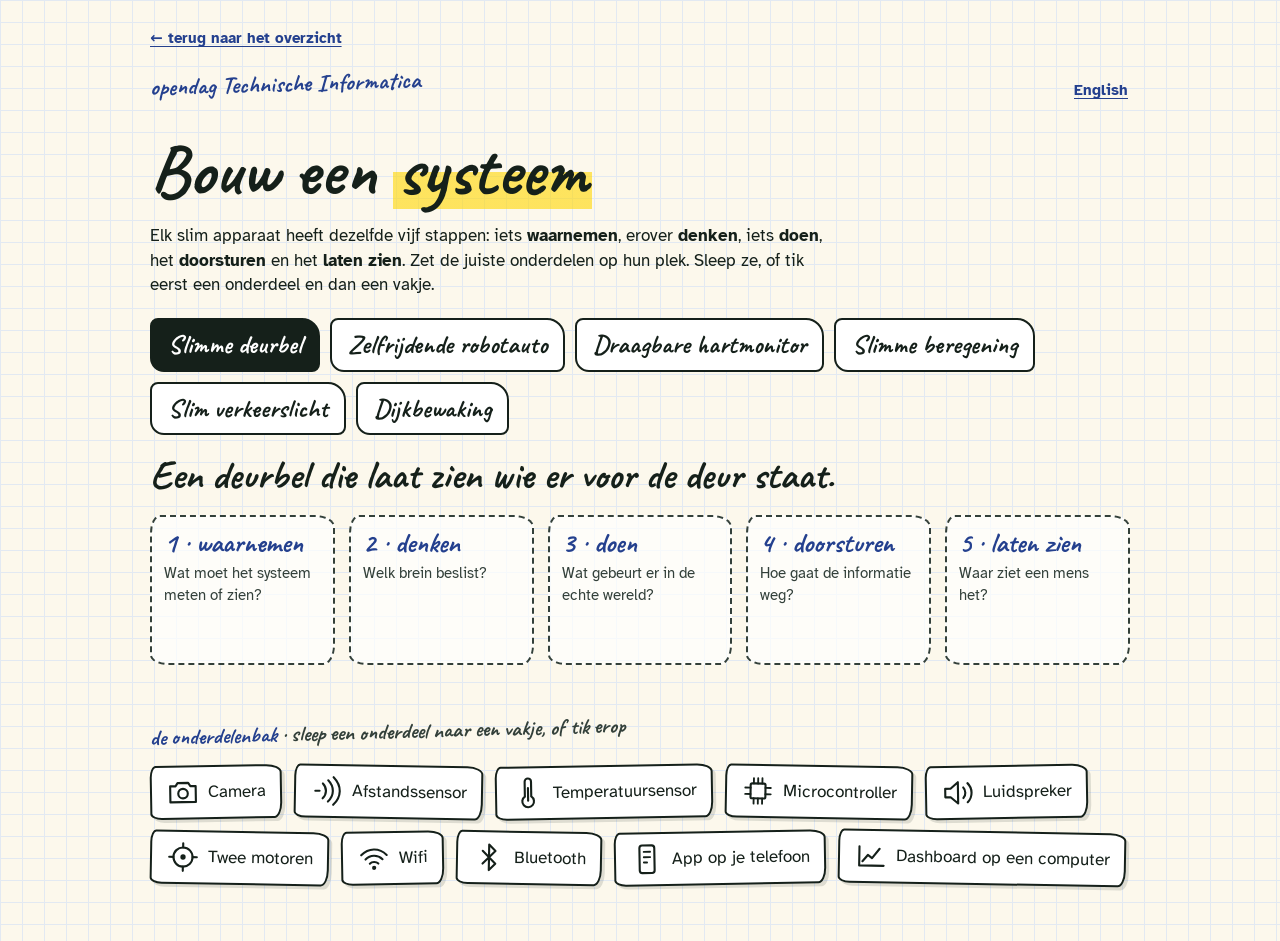
==== commit 96b2939f: "Update bouw een systeem to 6 systems + English translation" ====
--- a/bouw-een-systeem.html
+++ b/bouw-een-systeem.html
@@ -21,7 +21,7 @@
 h1{margin:0;font-family:var(--hand);font-weight:700;font-size:clamp(46px,10vw,72px);line-height:.92;text-wrap:balance}
 h2{margin:0;font-family:var(--hand);font-weight:700;font-size:clamp(30px,7vw,40px);line-height:1}
 .hl{background:linear-gradient(transparent 52%,var(--mark) 52%,var(--mark) 92%,transparent 92%);padding:0 4px}
-.tabs{display:flex;flex-wrap:wrap;gap:10px}
+.tabs{display:flex;flex-wrap:wrap;gap:10px;position:relative}
 .tab{font:inherit;font-family:var(--hand);font-weight:700;font-size:26px;padding:6px 16px;min-height:46px;background:var(--card);color:var(--ink);border:2.5px solid var(--ink);border-radius:8px 18px 8px 14px;cursor:pointer}
 .tab[aria-pressed="true"]{background:var(--ink);color:#fff}
 .tab .done{color:var(--ok)}
@@ -76,6 +76,7 @@
 .puzzels ol{margin:8px 0 6px;padding-left:22px;display:flex;flex-direction:column;gap:8px}
 .puzzels .leuk{font-family:var(--hand);font-weight:700;font-size:24px;line-height:1.1;color:var(--ok)}
 [hidden]{display:none !important}
+.taal{font-family:var(--body);font-size:15px;font-weight:700;color:var(--pen);text-underline-offset:3px;padding:6px 2px;min-height:32px;white-space:nowrap}
 .finale{position:relative;background:var(--card);border:3.5px solid var(--ink);border-radius:12px 26px 10px 22px/22px 10px 26px 12px;padding:22px 20px 20px;box-shadow:5px 6px 0 rgba(21,32,26,.15);display:flex;flex-direction:column;gap:12px;transform:rotate(.4deg)}
 .finale h2{font-size:clamp(36px,8vw,52px)}
 .finale p{margin:0;max-width:62ch}
@@ -134,8 +135,8 @@
 </style>
 
 <main class="wrap" lang="nl">
-  <a href="./" style="font-family:var(--body);font-size:15px;font-weight:700;color:var(--pen);text-underline-offset:3px;align-self:flex-start">← terug naar het overzicht</a>
-  <div class="kick">opendag Technische Informatica</div>
+  <a href="./samenvatting.html" style="font-family:var(--body);font-size:15px;font-weight:700;color:var(--pen);text-underline-offset:3px;align-self:flex-start">← terug naar het overzicht</a>
+  <div style="display:flex;justify-content:space-between;align-items:baseline;gap:12px"><div class="kick">opendag Technische Informatica</div><a class="taal" href="bouw-een-systeem-en.html" lang="en" hreflang="en">English</a></div>
   <h1>Bouw een <span class="hl">systeem</span></h1>
   <p class="intro-short">Elk slim apparaat <b>neemt waar</b>, <b>denkt</b>, <b>doet</b> iets, <b>stuurt</b> het door en <b>laat het zien</b>. Tik een onderdeel onderin en dan het vakje waar het hoort.</p>
   <p class="intro-long" style="margin:0;max-width:62ch">Elk slim apparaat heeft dezelfde vijf stappen: iets <b>waarnemen</b>, erover <b>denken</b>, iets <b>doen</b>, het <b>doorsturen</b> en het <b>laten zien</b>. Zet de juiste onderdelen op hun plek. Sleep ze, of tik eerst een onderdeel en dan een vakje.</p>
@@ -154,7 +155,7 @@
 <main class="wrap" id="badgeview" lang="nl" hidden>
   <div class="kick">opendag Technische Informatica</div>
   <h1>Jouw <span class="hl">badge</span></h1>
-  <p style="margin:0">Je bouwde alle negen slimme systemen in het spel <b>Bouw een systeem</b>. Zet je naam erop en bewaar hem.</p>
+  <p style="margin:0">Je bouwde alle zes slimme systemen in het spel <b>Bouw een systeem</b>. Zet je naam erop en bewaar hem.</p>
   <div id="badgeslot"></div>
   <p class="small" style="margin:0">Je naam wordt nergens opgeslagen of verstuurd. Hij staat alleen op de afbeelding die je zelf bewaart.</p>
 </main>
@@ -218,13 +219,6 @@
    {ok:"tril",hint:"De drager moet het merken, ook in een drukke ruimte.",why:"Een trilling waarschuwt zonder dat de hele kamer het hoort."},
    {ok:"bt",hint:"Wifi kost te veel stroom voor zo'n klein apparaatje.",why:"Bluetooth is zuinig. Een TI-student studeerde hier echt op af, bij Diplora."},
    {ok:"app",hint:"De drager wil zijn hartslag op zijn eigen telefoon zien.",why:"De app laat de metingen zien en kan ze doorsturen naar de arts."}]},
- {id:"thermostaat",naam:"Slimme thermostaat",extra:["vocht","laptop","motor","lora","dash"],doel:"Een thermostaat die de kamer precies warm genoeg maakt en die je vanaf je telefoon bedient.",
-  slots:[
-   {ok:"temp",hint:"De thermostaat moet weten hoe warm het in de kamer is.",why:"TI leest de sensor elke paar seconden uit en middelt de metingen, zodat één tochtvlaag niets verpest."},
-   {ok:"chip",hint:"Het brein zit in een klein kastje aan de muur.",why:"De microcontroller vergelijkt: 17 graden, maar je wilt 20. Dan moet de verwarming aan."},
-   {ok:"klep",hint:"De kamer moet echt warmer worden: er moet warm water naar de radiator.",why:"TI stuurt de klep stap voor stap open, zodat het niet te warm wordt."},
-   {ok:"wifi",hint:"Je wilt hem ook vanaf je bank of uit de trein bedienen.",why:"Via wifi naar internet. Ook hier geldt: goed beveiligen, anders zet een ander jouw verwarming hoog."},
-   {ok:"app",hint:"Je wilt de temperatuur op je telefoon zien en instellen.",why:"In de app zie je de temperatuur en zet je hem hoger of lager."}]},
  {id:"beregening",naam:"Slimme beregening",doel:"Een systeem op een akker dat planten alleen water geeft als de grond te droog is.",extra:["temp","laptop","motor","wifi","app"],
   slots:[
    {ok:"vocht",hint:"Het gaat erom of de grond droog is, niet of het warm is.",why:"Een sensor in de grond. TI zet zijn signaal om in een percentage vocht."},
@@ -239,27 +233,13 @@
    {ok:"led",hint:"Fietsers moeten zien dat ze mogen rijden.",why:"TI zet de lampen in de goede volgorde aan: nooit groen voor twee richtingen tegelijk."},
    {ok:"kabel",hint:"Een verkeerslicht moet altijd verbonden zijn. Draadloos kan uitvallen.",why:"Een vaste kabel naar de verkeerscentrale: betrouwbaarder dan draadloos."},
    {ok:"dash",hint:"De verkeerscentrale wil alle kruispunten in de stad zien.",why:"In de centrale zie je hoeveel fietsers er per kruispunt wachten."}]},
- {id:"parkeergarage",naam:"Slimme parkeergarage",doel:"Een garage die per plek ziet of hij vrij is en bij de ingang laat zien hoeveel plekken er nog zijn.",extra:["temp","laptop","motor","wifi","app"],
-  slots:[
-   {ok:"afstand",hint:"Boven elke plek moet iets meten of er een auto onder staat.",why:"Een afstandssensor aan het plafond: is de afstand kort, dan staat er een auto."},
-   {ok:"chip",hint:"Honderden plekken, dus het brein moet klein en goedkoop zijn.",why:"Eén microcontroller per rij plekken. TI zorgt dat ze samen één goed antwoord geven."},
-   {ok:"led",hint:"Een automobilist wil van ver zien welke plek vrij is.",why:"Groen lampje: vrij. Rood: bezet. TI zet ze aan op basis van de metingen."},
-   {ok:"kabel",hint:"In een betonnen garage werkt draadloos slecht.",why:"Een kabel door de hele garage. Betrouwbaar, ook tussen dikke betonnen muren."},
-   {ok:"display",hint:"Bij de ingang moet iedereen het zien, ook zonder app.",why:"Het grote bord bij de ingang toont hoeveel plekken er nog vrij zijn."}]},
  {id:"dijk",naam:"Dijkbewaking",doel:"Een systeem dat het water bij een dijk bewaakt en alarm slaat als het te hoog komt.",extra:["temp","laptop","led","wifi","app"],
   slots:[
    {ok:"peil",hint:"Het gaat om hoe hoog het water staat.",why:"De sensor meet elke minuut de waterstand, tot op een centimeter."},
    {ok:"chip",hint:"Langs een dijk is geen stopcontact. Het brein moet zuinig zijn.",why:"Een zuinige microcontroller op een accu. Hij vergelijkt de waterstand met de veilige grens."},
    {ok:"speaker",hint:"Mensen in de buurt moeten direct gewaarschuwd worden.",why:"Een sirene. TI zorgt dat hij alleen afgaat bij echt gevaar, niet bij een golfje."},
    {ok:"lora",hint:"Het waterschap is kilometers verderop en er is geen wifi.",why:"LoRa stuurt de meting kilometers ver, met heel weinig stroom."},
-   {ok:"dash",hint:"Het waterschap wil alle meetpunten langs de rivier tegelijk zien.",why:"Op het dashboard ziet het waterschap het water stijgen, nog voordat het gevaarlijk wordt."}]},
- {id:"container",naam:"Slimme afvalcontainer",doel:"Een container in de stad die meet hoe vol hij is, zodat de vuilniswagen alleen komt als het nodig is.",extra:["vocht","laptop","speaker","wifi","app"],
-  slots:[
-   {ok:"afstand",hint:"Van bovenaf meten hoe hoog het afval al ligt.",why:"De sensor meet van boven de afstand tot het afval. Hoe korter, hoe voller."},
-   {ok:"chip",hint:"Het brein zit in de container en werkt jaren op een batterij.",why:"Een zuinige microcontroller die maar een paar keer per uur wakker wordt."},
-   {ok:"motor",hint:"Er moet meer afval in passen voordat hij geleegd wordt.",why:"Een motor drukt het afval samen. Zo past er veel meer in."},
-   {ok:"modem",hint:"Containers staan overal in de stad. Wifi is er niet overal.",why:"Via het 4G-netwerk, net als je telefoon: overal in de stad bereik."},
-   {ok:"dash",hint:"De planner wil zien welke containers vol zijn.",why:"Het dashboard plant de slimste route langs alleen de volle containers. Waste Vision, waar een TI-student afstudeerde, werkt hieraan."}]}
+   {ok:"dash",hint:"Het waterschap wil alle meetpunten langs de rivier tegelijk zien.",why:"Op het dashboard ziet het waterschap het water stijgen, nog voordat het gevaarlijk wordt."}]}
 ];
 const ORDER=["camera","afstand","hart","temp","vocht","peil","chip","laptop","speaker","motor","tril","led","klep","pomp","wifi","bt","lora","kabel","modem","app","dash","display"];
 const CAT={camera:0,afstand:0,hart:0,temp:0,vocht:0,peil:0,chip:1,laptop:1,speaker:2,motor:2,tril:2,led:2,klep:2,pomp:2,wifi:3,bt:3,lora:3,kabel:3,modem:3,app:4,dash:4,display:4};
@@ -267,23 +247,17 @@
  deurbel:{temp:"Een temperatuursensor meet hoe warm het is. Daaraan zie je niet wie er voor de deur staat.",afstand:"Een afstandssensor merkt wel dát er iemand staat, maar niet wíé. Daarvoor heb je beeld nodig.",motor:"Een deurbel hoeft niets te bewegen. Binnen moet je vooral horen dat er gebeld wordt.",bt:"Bluetooth reikt maar een paar meter. Ben je niet thuis, dan krijg je niets binnen.",dash:"Een dashboard is voor grafieken op een computer. Wie er aanbelt wil je meteen op je telefoon zien, waar je ook bent."},
  robotauto:{camera:"Een camera kan ook, maar het beeld is veel rekenwerk voor een kleine chip. Voor 'hoe ver is de muur?' is een afstandssensor simpel en snel.",laptop:"Een laptop is te zwaar voor een kleine robotauto en zijn batterij is zo leeg.",speaker:"Een luidspreker maakt geluid, maar daarmee komt de auto niet vooruit.",bt:"Bluetooth reikt maar een paar meter. Langs een lange baan verlies je de verbinding.",app:"Op een telefoonschermpje zie je weinig. Om de auto te verbeteren wil het team grote grafieken op een computer."},
  hartmonitor:{temp:"De temperatuur zegt niets over een onregelmatige hartslag.",laptop:"Een laptop past niet op een pleister.",speaker:"Een piep hoort de hele kamer. Een trilling merkt alleen de drager.",wifi:"Wifi kost veel stroom. De batterij zou na een dag leeg zijn in plaats van na weken.",dash:"De drager loopt rond en heeft geen computer bij zich. Zijn telefoon wel."},
- thermostaat:{vocht:"Een vochtsensor meet hoe vochtig de lucht is, niet hoe warm.",laptop:"Een laptop die dag en nacht aan de muur hangt is duur en onhandig. Een chipje van een paar euro kan dit ook.",motor:"Motoren laten iets rijden of draaien. De radiator heeft warm water nodig: daar is een klep voor.",lora:"LoRa is voor kilometers ver. Thuis heb je al wifi en daarmee kom je via internet ook bij je telefoon.",dash:"Op de bank pak je even je telefoon. Je start daarvoor geen computer op."},
  beregening:{temp:"Ook als het warm is kan de grond nog nat zijn. Je meet wat de plant echt nodig heeft.",laptop:"Op een akker is geen stroom voor een laptop en in de regen gaat hij kapot.",motor:"Motoren laten iets rijden. Water verplaats je met een pomp.",wifi:"Wifi reikt een paar tientallen meters. De boerderij is een kilometer verderop.",app:"Een app kan ook, maar voor tientallen akkers tegelijk is een groot overzicht op een computer handiger."},
  verkeerslicht:{afstand:"Een afstandssensor ziet maar één punt. Om fietsers te tellen heb je beeld nodig.",laptop:"Een laptop in een kast langs de weg loopt vast of wordt te warm. Een microcontroller werkt jarenlang door.",speaker:"Een tikkend geluid helpt blinde voetgangers wel, maar iedereen moet vooral zien dat het groen is.",wifi:"Wifi kan wegvallen. Een verkeerslicht moet altijd verbonden blijven.",app:"De verkeerscentrale bekijkt de hele stad op grote schermen, niet op een telefoon."},
- parkeergarage:{temp:"De temperatuur verandert nauwelijks als er een auto staat.",laptop:"Een laptop voor elke rij plekken is veel te duur.",motor:"Er hoeft niets te bewegen. De automobilist moet iets kunnen zien.",wifi:"Tussen dikke betonnen muren komt wifi slecht door.",app:"Niet iedereen heeft de app. Een groot bord bij de ingang ziet iedereen."},
- dijk:{temp:"Warm of koud water maakt niet uit. Het gaat om hoe hoog het staat.",laptop:"Langs een dijk is geen stopcontact en een laptop kan niet tegen regen en wind.",led:"Een lampje zie je overdag en van ver slecht. Een sirene hoort iedereen.",wifi:"Langs een dijk is geen wifi en het waterschap zit kilometers verderop.",app:"Het waterschap wil alle meetpunten tegelijk zien op een groot scherm, niet op één telefoon."},
- container:{vocht:"Vocht zegt niet hoe vol de container is.",laptop:"Een laptop houdt het in een vuilcontainer geen dag uit.",speaker:"Geluid maakt geen ruimte. Het afval moet samengedrukt worden.",wifi:"Niet overal in de stad is wifi. Het 4G-netwerk wel.",app:"De planner maakt routes voor de hele stad. Dat doet hij op kantoor op een groot scherm."}
+ dijk:{temp:"Warm of koud water maakt niet uit. Het gaat om hoe hoog het staat.",laptop:"Langs een dijk is geen stopcontact en een laptop kan niet tegen regen en wind.",led:"Een lampje zie je overdag en van ver slecht. Een sirene hoort iedereen.",wifi:"Langs een dijk is geen wifi en het waterschap zit kilometers verderop.",app:"Het waterschap wil alle meetpunten tegelijk zien op een groot scherm, niet op één telefoon."}
 };
 const PUZZEL={
  deurbel:["Het beeld moet binnen een seconde op je telefoon staan, ook via een traag thuisnetwerk.","Een kat of een voorbijganger is geen bezoeker. Hoe leer je de deurbel het verschil?","Niemand anders mag meekijken. Hoe beveilig je het beeld?"],
  robotauto:["Een zwarte muur kaatst het signaal anders terug dan een witte. Hoe voorkom je dat de auto toch botst?","De ene motor draait net iets sneller dan de andere. Hoe rijdt de auto dan toch rechtdoor?","Hoe hard kun je rijden en toch nog op tijd remmen?"],
  hartmonitor:["Lopen en sporten verstoren het signaal. Hoe zie je dan nog een echte hartslag?","Wekenlang werken op een batterijtje zo groot als een knoop.","Te vaak waarschuwen en de drager negeert het. Te weinig en je mist iets. Waar leg je de grens?"],
- thermostaat:["Zet je de klep te ver open, dan schiet de temperatuur door. Hoe kom je precies op 20 graden uit?","Leren wanneer jij thuiskomt, zodat het huis dan al warm is.","Wifi valt even weg. Het huis mag dan niet koud worden. Wat doet de chip zelf?"],
  beregening:["Jarenlang werken op een zonnepaneeltje, ook in de donkere winter.","Een LoRa-bericht is heel klein. Hoe pas je alles wat de boer wil weten in een paar bytes?","Morgen gaat het regenen. Geef je vandaag dan nog water?"],
  verkeerslicht:["Fietsers tellen in regen, mist en het donker.","Nooit twee richtingen tegelijk groen. Hoe toon je aan dat je code dat écht nooit doet?","Wat doet het licht als de camera kapotgaat of de stroom even wegvalt?"],
- parkeergarage:["Een busje is hoger dan een auto en een motor is kleiner. Meet de sensor dan nog goed?","Honderden sensoren op één kabel. Hoe voorkom je dat ze door elkaar praten?","Het bord moet kloppen, ook als er twee auto's tegelijk in- en uitrijden."],
- dijk:["Golven en wind laten het water op en neer gaan. Hoe zie je of het écht stijgt?","De sirene mag geen vals alarm geven, maar ook nooit een echt alarm missen.","Wat als de accu bijna leeg is of de zender uitvalt? Ook dat moet het waterschap weten."],
- container:["Een losse zak bovenop of een vogel op de sensor: dat is nog geen volle container.","Jarenlang op één batterij, terwijl hij ook moet meten, persen en zenden.","Duizenden containers die tegelijk een bericht sturen. Hoe houd je dat netwerk rustig?"]
+ dijk:["Golven en wind laten het water op en neer gaan. Hoe zie je of het écht stijgt?","De sirene mag geen vals alarm geven, maar ook nooit een echt alarm missen.","Wat als de accu bijna leeg is of de zender uitvalt? Ook dat moet het waterschap weten."]
 };
 
 /* ---------- eindstand, badge en kioskmodus ---------- */
@@ -298,7 +272,7 @@
 const OPENDAG='20261107';
 const MAAND=['januari','februari','maart','april','mei','juni','juli','augustus','september','oktober','november','december'];
 const datumTekst=d=>(+d.slice(6,8))+' '+MAAND[+d.slice(4,6)-1]+' '+d.slice(0,4);
-const BADGE_SYS=[['camera','Deurbel'],['motor','Robotauto'],['hart','Hartmonitor'],['temp','Thermostaat'],['pomp','Beregening'],['led','Verkeerslicht'],['display','Parkeergarage'],['peil','Dijkbewaking'],['modem','Container']];
+const BADGE_SYS=[['camera','Deurbel'],['motor','Robotauto'],['hart','Hartmonitor'],['pomp','Beregening'],['led','Verkeerslicht'],['peil','Dijkbewaking']];
 
 function iconImg(k){return new Promise(r=>{const im=new Image();im.onload=()=>r(im);im.onerror=()=>r(null);
   im.src='data:image/svg+xml;charset=utf-8,'+encodeURIComponent(`<svg xmlns="http://www.w3.org/2000/svg" width="128" height="128" viewBox="0 0 64 64" color="#15201A" style="color:#15201A">${ICON[k]}</svg>`);});}
@@ -317,18 +291,18 @@
   g.fillStyle='#15201A'; g.fillText('Systeembouwer',W/2,280);
   const naam=(b.naam||'').trim();
   if(naam){ g.font=body(54); let fs=54; while(g.measureText(naam).width>W-160&&fs>28){fs-=2; g.font=body(fs);} g.fillText(naam,W/2,370); }
-  g.font=body(34,400); g.fillStyle='#33403A'; g.fillText(naam?'bouwde alle negen slimme systemen':'alle negen slimme systemen gebouwd',W/2,naam?428:390);
-  const tw2=280,th=200,gap=30,x0=(W-3*tw2-2*gap)/2,y0=476;
+  g.font=body(34,400); g.fillStyle='#33403A'; g.fillText(naam?'bouwde alle zes slimme systemen':'alle zes slimme systemen gebouwd',W/2,naam?428:390);
+  const tw2=290,th=250,gap=34,x0=(W-3*tw2-2*gap)/2,y0=490;
   BADGE_SYS.forEach(([k,n],i)=>{const x=x0+(i%3)*(tw2+gap), y=y0+Math.floor(i/3)*(th+gap);
-    g.save(); g.translate(x+tw2/2,y+th/2); g.rotate([-0.02,0.015,-0.01,0.02,-0.015,0.01,-0.02,0.012,-0.008][i]);
+    g.save(); g.translate(x+tw2/2,y+th/2); g.rotate([-0.02,0.015,-0.01,0.02,-0.015,0.01][i]);
     g.fillStyle='#FFFFFF'; g.strokeStyle='#12804A'; g.lineWidth=5; g.beginPath(); g.roundRect?g.roundRect(-tw2/2,-th/2,tw2,th,18):g.rect(-tw2/2,-th/2,tw2,th); g.fill(); g.stroke();
-    if(icons[i]) g.drawImage(icons[i],-44,-th/2+22,88,88);
-    g.fillStyle='#15201A'; g.font=hand(42); g.fillText(n,0,th/2-26);
+    if(icons[i]) g.drawImage(icons[i],-56,-th/2+30,112,112);
+    g.fillStyle='#15201A'; g.font=hand(42); g.fillText(n,0,th/2-30);
     g.fillStyle='#12804A'; g.beginPath(); g.arc(tw2/2-30,-th/2+30,20,0,7); g.fill();
     g.strokeStyle='#FFFFFF'; g.lineWidth=5; g.lineCap='round'; g.lineJoin='round'; g.beginPath(); g.moveTo(tw2/2-40,-th/2+30); g.lineTo(tw2/2-32,-th/2+38); g.lineTo(tw2/2-19,-th/2+22); g.stroke();
     g.restore();});
-  g.fillStyle='#15201A'; g.font=body(42); g.fillText(`45 onderdelen goed   ·   ${b.m} ${b.m===1?'misser':'missers'}`,W/2,1210);
-  g.fillStyle='#33403A'; g.font=hand(40); g.fillText('opendag '+datumTekst(b.d)+' · TI test tot het werkt',W/2,1272);
+  g.fillStyle='#15201A'; g.font=body(42); g.fillText(`30 onderdelen goed   ·   ${b.m} ${b.m===1?'misser':'missers'}`,W/2,1170);
+  g.fillStyle='#33403A'; g.font=hand(40); g.fillText('opendag '+datumTekst(b.d)+' · TI test tot het werkt',W/2,1240);
 }
 function badgeBox(el,b){
   el.innerHTML=`<div class="badgebox"><canvas id="badgecv" role="img" aria-label="Badge Systeembouwer, opendag ${datumTekst(b.d)}, ${b.m} ${b.m===1?'misser':'missers'}"></canvas>
@@ -351,9 +325,9 @@
   if(KIOSK&&url){ const q=qrcode(0,'M'); q.addData(url); q.make();
     badge=`<div class="qrrow"><div class="qr">${q.createSvgTag({cellSize:4,margin:2,scalable:true})}</div><div style="flex:1;min-width:200px"><h3>Neem je badge mee</h3><p>Scan de code met je telefoon. Daar zet je je naam erop en bewaar je hem als afbeelding.</p></div></div>`; }
   else if(!KIOSK){ badge='<div id="badgeslot2"></div>'; }
-  return {b,html:`<div class="finale" id="finale"><div class="kick">eindstand</div><h2>Alle negen systemen <span class="hl">werken!</span></h2>
-   <p>Je deed negen keer wat een TI'er elke dag doet: een probleem opdelen in waarnemen, denken, doen, doorsturen en laten zien. En je bleef proberen tot het werkte.</p>
-   <div class="stats"><div><b>45</b><span>onderdelen goed</span></div><div><b>${missers}</b><span>${missers===1?'misser':'missers'}</span></div></div>
+  return {b,html:`<div class="finale" id="finale"><div class="kick">eindstand</div><h2>Alle zes systemen <span class="hl">werken!</span></h2>
+   <p>Je deed zes keer wat een TI'er elke dag doet: een probleem opdelen in waarnemen, denken, doen, doorsturen en laten zien. En je bleef proberen tot het werkte.</p>
+   <div class="stats"><div><b>30</b><span>onderdelen goed</span></div><div><b>${missers}</b><span>${missers===1?'misser':'missers'}</span></div></div>
    <div class="small">Missers horen erbij. Een TI'er test ook net zo lang tot het werkt.</div>
    ${badge}
    <p><b>Vond je dit leuk?</b> Dan past TI misschien bij je. Kom een dag meelopen: dan bouw je het echt, met studenten van nu.${KIOSK?' Vraag een student hoe je je aanmeldt.':` <a href="${MEELOOP}" target="_blank" rel="noopener">Meer over TI en de meeloopdag</a>`}</p>
@@ -364,6 +338,9 @@
 function opnieuw(){ location.hash=''; location.reload(); }
 function wekker(){ clearTimeout(idleTo); if(KIOSK&&(tStart||alleKlaar())) idleTo=setTimeout(opnieuw,120000); }
 if(KIOSK){ ['pointerdown','keydown'].forEach(e=>addEventListener(e,wekker,{passive:true})); addEventListener('contextmenu',e=>e.preventDefault()); }
+
+/* taalwissel houdt kiosk- en badge-instellingen vast */
+document.querySelectorAll('a.taal').forEach(a=>{ if(location.search) a.href=a.getAttribute('href')+location.search; });
 
 const plain=x=>x.replace(/\u00ad/g,'');
 function nietTekst(k,i){
@@ -381,8 +358,13 @@
 
 function render(){
   const sys=SYS[cur], st=state[cur];
-  $('tabs').innerHTML=SYS.map((s,i)=>`<button class="tab" data-i="${i}" aria-pressed="${i===cur}">${s.naam}${state[i].every(Boolean)?' <span class="done">✓</span>':''}</button>`).join('');
+  const tb=$('tabs'), oud=tb.scrollLeft;
+  tb.innerHTML=SYS.map((s,i)=>`<button class="tab" data-i="${i}" aria-pressed="${i===cur}">${s.naam}${state[i].every(Boolean)?' <span class="done">✓</span>':''}</button>`).join('');
   $('tabs').querySelectorAll('.tab').forEach(b=>b.onclick=()=>{cur=+b.dataset.i;picked=null;lastWhy='';$('hint').textContent='';wisNiet();render();});
+  tb.scrollLeft=oud;
+  /* actieve opdracht in beeld schuiven (alleen horizontaal, de pagina zelf blijft staan) */
+  const act=tb.querySelector('[aria-pressed="true"]');
+  if(act&&tb.scrollWidth>tb.clientWidth){ const doel=act.offsetLeft-(tb.clientWidth-act.offsetWidth)/2; tb.scrollTo({left:Math.max(0,doel),behavior:REDUCED?'auto':'smooth'}); }
   $('goal').textContent=sys.doel;
   $('chain').innerHTML=sys.slots.map((sl,i)=>{
     const f=st[i];
@@ -485,22 +467,16 @@
  deurbel:"Zonder software is dit een kastje met een camera en een knop. Pas de code maakt er een deurbel van die snapt dat er iemand staat en jou meteen een beeld stuurt.",
  robotauto:"De motoren en de sensor doen niets uit zichzelf. Jouw code beslist tientallen keren per seconde: doorrijden, remmen of sturen.",
  hartmonitor:"Hier mag niets misgaan. De software moet een echte hartritmestoornis herkennen, weken op één batterij werken en alleen waarschuwen als het nodig is.",
- thermostaat:"Een sensor en een klep zijn simpel. De slimheid zit in de code: precies op tijd warm, niet te heet en bedienbaar vanaf je telefoon.",
  beregening:"Midden op een akker, zonder stopcontact of wifi. De software moet zuinig zijn, betrouwbaar meten en kilometers ver kunnen zenden.",
  verkeerslicht:"Een fout kan hier een ongeluk veroorzaken. De software moet altijd veilig schakelen en goed getest zijn.",
- parkeergarage:"Honderden sensoren en lampjes moeten samen één juist getal opleveren. Dat samenwerken regel je in software.",
- dijk:"Een vals alarm is lastig, een gemist alarm is gevaarlijk. De software moet echt gevaar onderscheiden van een golfje.",
- container:"Duizenden containers in een stad, die jarenlang op een batterij werken. De software bepaalt wanneer ze meten, persen en melden."
+ dijk:"Een vals alarm is lastig, een gemist alarm is gevaarlijk. De software moet echt gevaar onderscheiden van een golfje."
 };
 const CAP={
  deurbel:["de camera ziet dat er iemand voor de deur staat","de microcontroller herkent: er wordt aangebeld","de luidspreker laat binnen de bel horen","het beeld gaat via wifi naar internet","op je telefoon zie je wie er staat"],
  robotauto:["de afstandssensor meet hoe ver de muur is","de microcontroller besluit: remmen en draaien","de motoren sturen de auto de bocht om","de metingen gaan via wifi naar het team","op het dashboard zie je de afstand per seconde"],
  hartmonitor:["de sensor meet elke hartslag","de microcontroller ziet een onregelmatige slag","het trilmotortje waarschuwt de drager","Bluetooth stuurt de meting zuinig door","de app toont de hartslag en de waarschuwing"],
- thermostaat:["de sensor meet 17 graden: te koud","de microcontroller besluit: verwarming aan","de klep gaat open, de radiator wordt warm","wifi stuurt de temperatuur naar internet","de app laat zien: bijna 20 graden"],
  beregening:["de sensor meet: de grond is te droog","de microcontroller besluit: water geven","het pompje geeft de plant water","LoRa stuurt de meting kilometers ver","de boer ziet op het dashboard hoe nat elke akker is"],
- parkeergarage:["de sensoren zien welke plekken bezet zijn","de microcontroller telt de vrije plekken","de lampjes boven de plekken worden rood of groen","de kabel stuurt de telling naar de ingang","het bord bij de ingang toont: nog zoveel vrij"],
  dijk:["de sensor meet: het water stijgt","de microcontroller ziet: boven de veilige grens","de sirene waarschuwt de buurt","LoRa stuurt de meting naar het waterschap","het waterschap ziet het water stijgen op het dashboard"],
- container:["de sensor meet hoe vol de container is","de microcontroller besluit: samendrukken","de motor drukt het afval samen","het 4G-modem meldt: bijna vol","de planner ziet welke containers geleegd moeten worden"],
  verkeerslicht:["de camera telt de wachtende fietsers","de microcontroller besluit: eerder groen","de lampen springen op groen","de kabel stuurt het naar de centrale","de centrale ziet hoeveel fietsers er per kruispunt waren"]
 };
 function ln(g,pts,c=INK,w=3,dash){g.beginPath();g.setLineDash(dash||[]);g.strokeStyle=c;g.lineWidth=w;g.lineCap='round';g.lineJoin='round';pts.forEach((p,i)=>i?g.lineTo(p[0],p[1]):g.moveTo(p[0],p[1]));g.stroke();g.setLineDash([]);}
@@ -566,24 +542,6 @@
   g.stroke();
   return step;
  },
- thermostaat(g,W,H,t){
-  const gy=H-30;
-  ln(g,[[20,gy],[W*0.55,gy]],INK,3); ln(g,[[20,gy],[20,70],[W*0.3,24],[W*0.55,70],[W*0.55,gy]],INK,3);
-  const temp=t<2.2?17:Math.min(20.5,17+(t-3.2)*1.6); const tt=Math.max(17,temp);
-  const tx=60, ty=90; box(g,tx,ty,16,gy-ty-40,INK,'#FFFFFF',2.5);
-  const lvl=(tt-15)/7*(gy-ty-50); g.fillStyle=RED; g.fillRect(tx+4,gy-44-lvl,8,lvl);
-  g.beginPath();g.arc(tx+8,gy-30,12,0,7);g.fillStyle=RED;g.fill();
-  txt(g,tt.toFixed(1).replace('.',',')+'°',tx+8,ty-10,tt<19?PEN:RED,22);
-  const rx=W*0.3, ry=gy-70; for(let i=0;i<5;i++) box(g,rx+i*16,ry,12,60,INK,t>3.2?'#FCE5C4':'#FFFFFF',2.5);
-  if(t>3.2) for(let i=0;i<3;i++){const ph=(t*1.5+i/3)%1; ln(g,[[rx+14+i*24,ry-6-ph*30],[rx+20+i*24,ry-14-ph*30],[rx+14+i*24,ry-22-ph*30]],ORA,2.5);}
-  chip(g,W*0.2,110,34,t>2.2);
-  let step=-1; if(t>0.8)step=0; if(t>2.2)step=1; if(t>3.2)step=2; if(t>4.4)step=3; if(t>5.2)step=4;
-  const phx=W-90, phy=gy-150;
-  if(t>4.4){const p=clamp((t-4.4)/0.8,0,1); for(let i=0;i<3;i++){const xx=W*0.55+(phx-W*0.55)*clamp(p-i*0.15,0,1); arcs(g,xx,gy-120,1,8,0,-2.4,-0.7,PEN,0.9);}}
-  const ox=phone(g,phx,phy,60,110);
-  if(t>5.2){box(g,ox+8,phy+10,44,70,PEN,'#EEF3FB',2); txt(g,tt.toFixed(1).replace('.',',')+'°',ox+30,phy+50,INK,22);}
-  return step;
- },
  beregening(g,W,H,t){
   const gy=H-50;
   g.fillStyle='#E9DCC4'; g.fillRect(10,gy,W*0.6,40); ln(g,[[10,gy],[W*0.6+10,gy]],INK,3);
@@ -626,27 +584,6 @@
   if(t>5.4){txt(g,'kruispunt 12',cx+50,cy+30,INK,18); txt(g,'6 fietsers',cx+50,cy+58,OK,22);}
   return step;
  },
- parkeergarage(g,W,H,t){
-  const n=6, sw=Math.min(78,(W*0.62-30)/n), top=40, sh=H-110;
-  box(g,14,top-20,n*sw+20,sh+40,INK,'#E6E8EA',3);
-  const occ=[1,0,1,1,0,1]; const leave=t>2.6?1:0, arrive=t>4.0?4:-1;
-  let free=0;
-  for(let i=0;i<n;i++){const x=24+i*sw; ln(g,[[x,top],[x,top+sh]],'#FFFFFF',3);
-    let o=occ[i]; if(i===leave&&t>2.6) o=0; if(i===arrive) o=1;
-    if(o){const cy=i===leave? top+20+Math.max(0,(t-2.0))*60 : (i===arrive? top+sh-Math.min(sh-30,(t-4.0)*160)-50:top+30); if(cy<top+sh-10){box(g,x+10,cy,sw-20,50,INK,'#DCE6FB',2.5);}} 
-    if(!o||(i===leave&&t>2.9)) free++;
-    const on=t>1.6; g.beginPath();g.arc(x+sw/2,top-6,7,0,7);g.fillStyle=on?((o&&!(i===leave&&t>2.9))?RED:OK):'#9AA6B2';g.fill();
-    if(t>0.6) ln(g,[[x+sw/2,top+2],[x+sw/2,top+26]],PEN,2,[3,5]);
-  }
-  ln(g,[[24+n*sw,top+sh+12],[24+n*sw,top+sh+12]],INK,1);
-  const cx=24+n*sw+16; chip(g,cx+12,top+20,30,t>1.6);
-  let step=-1; if(t>0.6)step=0; if(t>1.6)step=1; if(t>2.6)step=2; if(t>4.6)step=3; if(t>5.4)step=4;
-  const dx=W-170, dy=H-150;
-  ln(g,[[cx+27,top+60],[cx+27,H-20],[dx+70,H-20],[dx+70,dy+90]],t>4.6?OK:'#9AA6B2',3,[8,6]);
-  box(g,dx,dy,140,90,INK,'#15201A',3); txt(g,'P vrij',dx+70,dy+32,'#FFFFFF',22);
-  txt(g,t>5.4?String(free):'--',dx+70,dy+74,'#3BD17A',40);
-  return step;
- },
  dijk(g,W,H,t){
   const base=H-30, crest=60, dx=W*0.32;
   g.fillStyle='#D5F0DF'; g.beginPath(); g.moveTo(dx-120,base); g.lineTo(dx-40,crest); g.lineTo(dx+40,crest); g.lineTo(dx+130,base); g.closePath(); g.fill(); ln(g,[[dx-120,base],[dx-40,crest],[dx+40,crest],[dx+130,base]],OK,3);
@@ -662,27 +599,6 @@
   const wx=W-130, wy=40; box(g,wx,wy+30,100,56,INK,'#FFFFFF',3); ln(g,[[wx,wy+30],[wx+50,wy],[wx+100,wy+30]],INK,3); txt(g,'waterschap',wx+50,wy+104,INK,18);
   if(t>4.4){const p=clamp((t-4.4)/1.0,0,1); for(let i=0;i<4;i++){const xx=px+120+(wx-20-px-120)*clamp(p-i*0.12,0,1); arcs(g,xx,wy+70,1,10,0,-2.4,-0.7,PEN,0.9);}}
   if(t>5.4){const bx=wx-30, by=wy+120, bw=150, bh=70; box(g,bx,by,bw,bh,INK,'#FFFFFF',2.5); ln(g,[[bx+8,by+20],[bx+bw-8,by+20]],RED,2,[5,4]); g.beginPath();g.strokeStyle=PEN;g.lineWidth=2.5; for(let i=0;i<=20;i++){const xx=bx+8+(bw-16)*i/20, yy=by+bh-8-(bh-24)*Math.min(1,(i/20)*1.15); i?g.lineTo(xx,yy):g.moveTo(xx,yy);} g.stroke();}
-  return step;
- },
- container(g,W,H,t){
-  const cx=40, cy=50, cw=170, ch=H-90;
-  box(g,cx,cy,cw,ch,INK,'#FFFFFF',3.5); ln(g,[[cx-8,cy],[cx+cw+8,cy]],INK,6);
-  let fill=Math.min(0.85,0.25+t*0.2); if(t>3.2) fill=Math.max(0.45,0.85-(t-3.2)*0.5);
-  const fy=cy+ch-ch*fill;
-  for(let i=0;i<9;i++){const bx=cx+12+(i%3)*50, by=fy+8+Math.floor(i/3)*30; if(by+22<cy+ch-4) box(g,bx,by,40,22,INK,['#FCE5C4','#D5F0DF','#DCE6FB'][i%3],2);}
-  g.fillStyle='rgba(21,32,26,.08)'; g.fillRect(cx+3,fy,cw-6,cy+ch-fy-3);
-  const plate=t>3.2&&t<4.4? cy+10+(fy-cy-10)*Math.sin((t-3.2)/1.2*Math.PI):cy+10;
-  box(g,cx+6,plate,cw-12,10,ORA,'#FCE5C4',2.5);
-  box(g,cx+cw/2-12,cy-30,24,18,PEN,'#FFFFFF',2.5);
-  if(t>0.5) {ln(g,[[cx+cw/2,cy-12],[cx+cw/2,fy]],PEN,2,[4,6]); txt(g,Math.round(fill*100)+'% vol',cx+cw+60,cy+130,fill>0.7?RED:INK,22);}
-  chip(g,cx+cw+30,cy+70,32,t>2.2);
-  let step=-1; if(t>0.5)step=0; if(t>2.2)step=1; if(t>3.2)step=2; if(t>4.4)step=3; if(t>5.4)step=4;
-  const mx=W-200, my=30, mw=180, mh=H-60;
-  box(g,mx,my,mw,mh,INK,'#FFFFFF',3); txt(g,'planner',mx+mw/2,my+mh+24,INK,18);
-  const pts=[[0.2,0.2],[0.7,0.25],[0.4,0.55],[0.8,0.7],[0.25,0.82]];
-  pts.forEach((p,i)=>{g.beginPath();g.arc(mx+p[0]*mw,my+p[1]*mh,8,0,7);g.fillStyle=(i===2&&t>5.4)||(i===0||i===3)?RED:OK;g.fill();});
-  if(t>4.4){const p=clamp((t-4.4)/1,0,1); for(let i=0;i<3;i++){const xx=cx+cw+80+(mx-cx-cw-100)*clamp(p-i*0.15,0,1); arcs(g,xx,my+60,1,8,0,-2.4,-0.7,PEN,0.9);} }
-  if(t>5.4){ln(g,[[mx+0.2*mw,my+0.2*mh],[mx+0.4*mw,my+0.55*mh],[mx+0.8*mw,my+0.7*mh]],ORA,3,[6,4]);}
   return step;
  },
  hartmonitor(g,W,H,t){
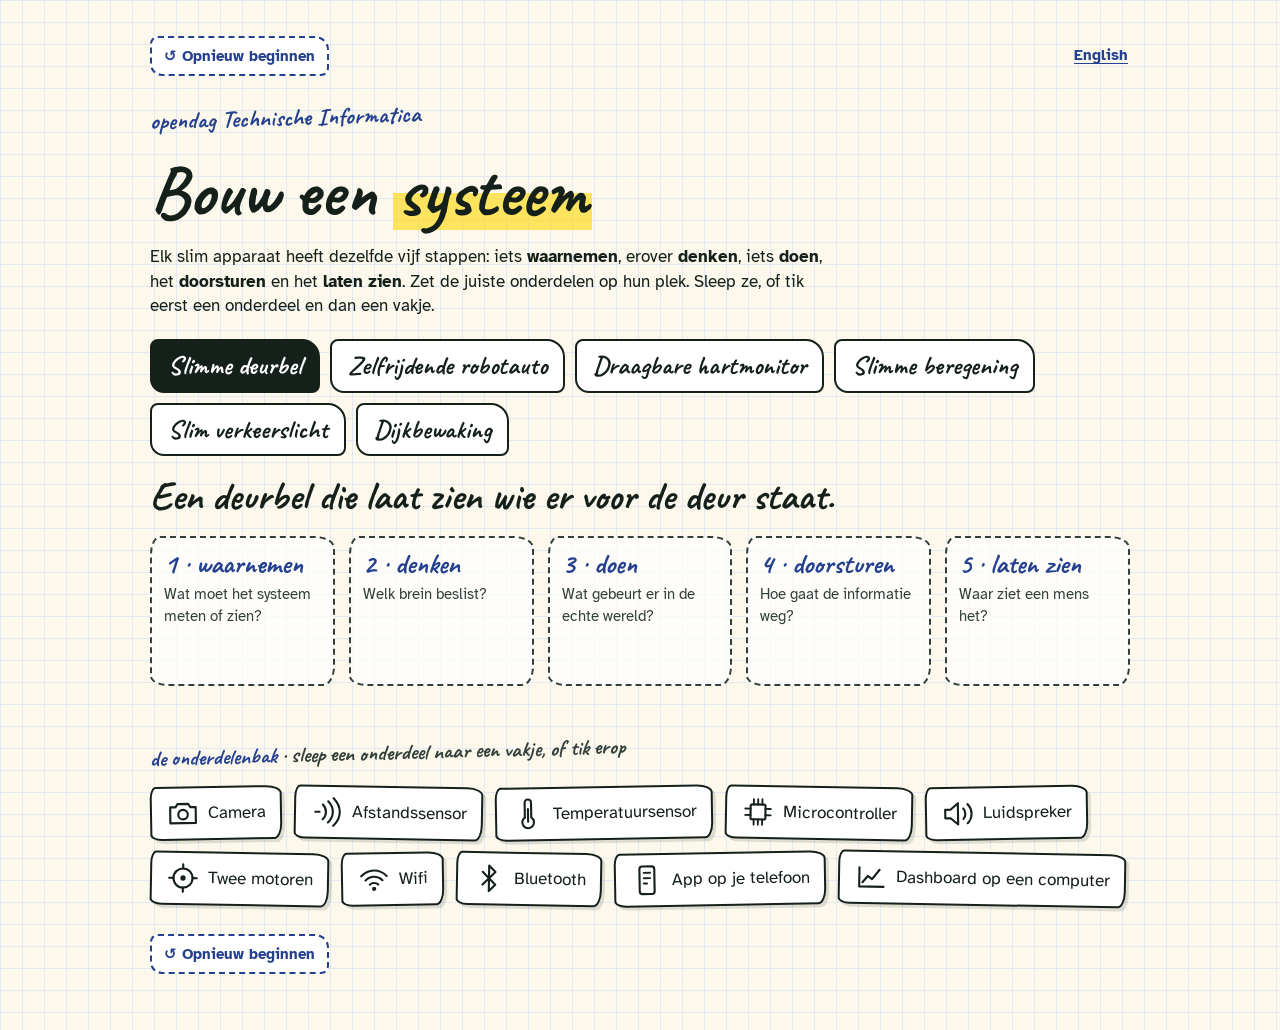
==== commit 5218337a: "Update artifacts with links" ====
--- a/bouw-een-systeem.html
+++ b/bouw-een-systeem.html
@@ -76,7 +76,7 @@
 .puzzels ol{margin:8px 0 6px;padding-left:22px;display:flex;flex-direction:column;gap:8px}
 .puzzels .leuk{font-family:var(--hand);font-weight:700;font-size:24px;line-height:1.1;color:var(--ok)}
 [hidden]{display:none !important}
-.taal{font-family:var(--body);font-size:15px;font-weight:700;color:var(--pen);text-underline-offset:3px;padding:6px 2px;min-height:32px;white-space:nowrap}
+
 .finale{position:relative;background:var(--card);border:3.5px solid var(--ink);border-radius:12px 26px 10px 22px/22px 10px 26px 12px;padding:22px 20px 20px;box-shadow:5px 6px 0 rgba(21,32,26,.15);display:flex;flex-direction:column;gap:12px;transform:rotate(.4deg)}
 .finale h2{font-size:clamp(36px,8vw,52px)}
 .finale p{margin:0;max-width:62ch}
@@ -132,11 +132,16 @@
   #win{padding-bottom:24px}
 }
 @media (prefers-reduced-motion:reduce){.slot.wrong{animation:none}}
+.topbar{display:flex;justify-content:space-between;align-items:center;gap:12px;flex-wrap:wrap}
+.reset{font-family:var(--body);font-size:15px;font-weight:700;color:var(--pen);background:var(--card);border:2px dashed var(--pen);border-radius:8px 14px 8px 12px;padding:6px 12px;min-height:40px;cursor:pointer}
+.reset:focus-visible,.taal:focus-visible{outline:3px solid var(--pen);outline-offset:3px}
+.taal{font-family:var(--body);font-size:15px;font-weight:700;color:var(--pen);text-underline-offset:3px;padding:8px 2px;min-height:40px;display:inline-flex;align-items:center;white-space:nowrap}
+.reset-onder{align-self:flex-start;margin-top:8px}
 </style>
 
 <main class="wrap" lang="nl">
-  <a href="./samenvatting.html" style="font-family:var(--body);font-size:15px;font-weight:700;color:var(--pen);text-underline-offset:3px;align-self:flex-start">← terug naar het overzicht</a>
-  <div style="display:flex;justify-content:space-between;align-items:baseline;gap:12px"><div class="kick">opendag Technische Informatica</div><a class="taal" href="bouw-een-systeem-en.html" lang="en" hreflang="en">English</a></div>
+  <div class="topbar"><button type="button" class="reset">↺ Opnieuw beginnen</button><a class="taal" href="bouw-een-systeem-en.html" lang="en" hreflang="en">English</a></div>
+  <div class="kick">opendag Technische Informatica</div>
   <h1>Bouw een <span class="hl">systeem</span></h1>
   <p class="intro-short">Elk slim apparaat <b>neemt waar</b>, <b>denkt</b>, <b>doet</b> iets, <b>stuurt</b> het door en <b>laat het zien</b>. Tik een onderdeel onderin en dan het vakje waar het hoort.</p>
   <p class="intro-long" style="margin:0;max-width:62ch">Elk slim apparaat heeft dezelfde vijf stappen: iets <b>waarnemen</b>, erover <b>denken</b>, iets <b>doen</b>, het <b>doorsturen</b> en het <b>laten zien</b>. Zet de juiste onderdelen op hun plek. Sleep ze, of tik eerst een onderdeel en dan een vakje.</p>
@@ -151,6 +156,7 @@
     <div class="parts" id="parts"></div>
   </div>
   <div id="win" hidden></div>
+<button type="button" class="reset reset-onder">↺ Opnieuw beginnen</button>
 </main>
 <main class="wrap" id="badgeview" lang="nl" hidden>
   <div class="kick">opendag Technische Informatica</div>
@@ -339,8 +345,6 @@
 function wekker(){ clearTimeout(idleTo); if(KIOSK&&(tStart||alleKlaar())) idleTo=setTimeout(opnieuw,120000); }
 if(KIOSK){ ['pointerdown','keydown'].forEach(e=>addEventListener(e,wekker,{passive:true})); addEventListener('contextmenu',e=>e.preventDefault()); }
 
-/* taalwissel houdt kiosk- en badge-instellingen vast */
-document.querySelectorAll('a.taal').forEach(a=>{ if(location.search) a.href=a.getAttribute('href')+location.search; });
 
 const plain=x=>x.replace(/\u00ad/g,'');
 function nietTekst(k,i){
@@ -630,5 +634,14 @@
 if(BH){ document.querySelector('main.wrap').hidden=true; $('badgeview').hidden=false; badgeBox($('badgeslot'),{m:+BH[1],d:OPENDAG}); }
 else render();
 </script>
+<script>
+/* opnieuw beginnen voor de volgende bezoeker; taalwissel houdt kiosk-instellingen vast */
+if('scrollRestoration' in history) history.scrollRestoration='manual';
+document.querySelectorAll('a.taal').forEach(a=>{ if(location.search) a.href=a.getAttribute('href')+location.search; });
+document.querySelectorAll('.reset').forEach(b=>b.addEventListener('click',()=>{
+  if(typeof window.resetPagina==='function'){ window.resetPagina(); window.scrollTo(0,0); }
+  else location.replace(location.pathname+location.search);
+}));
+</script>
 </body>
 </html>
